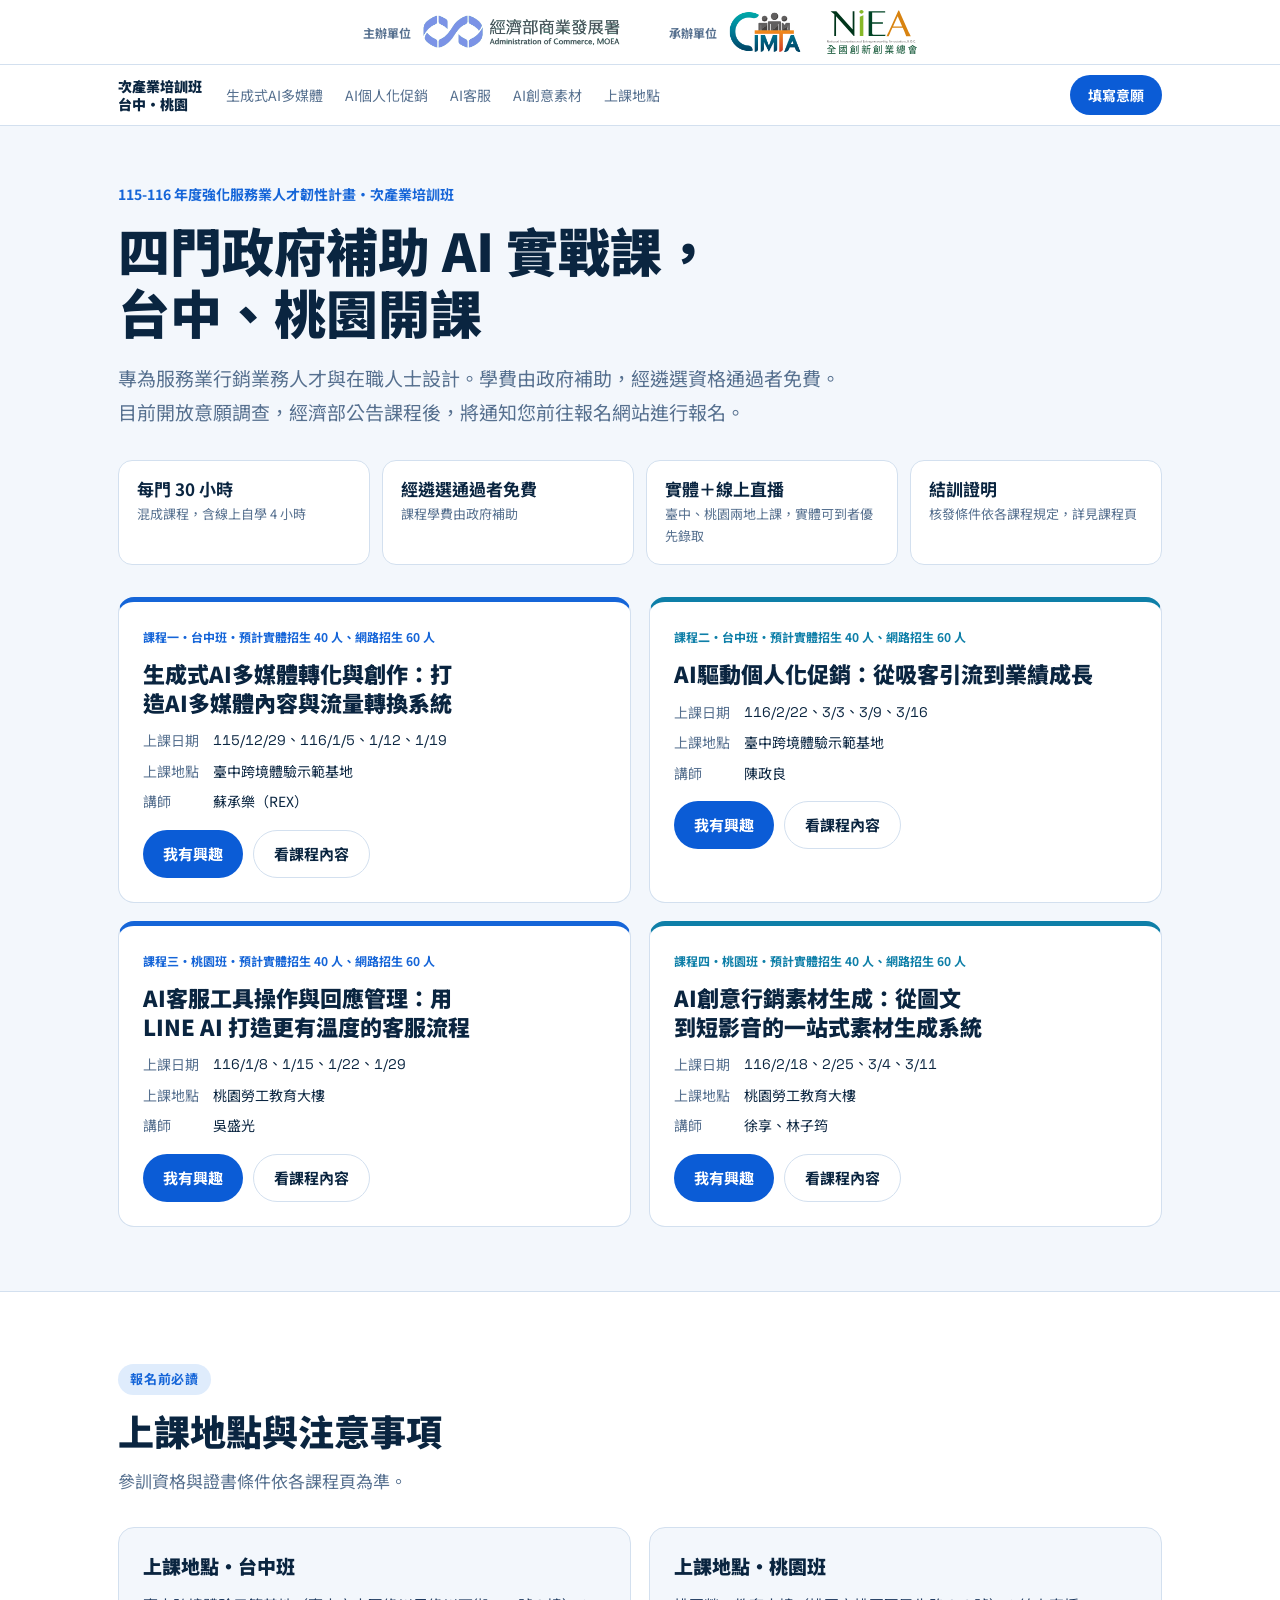
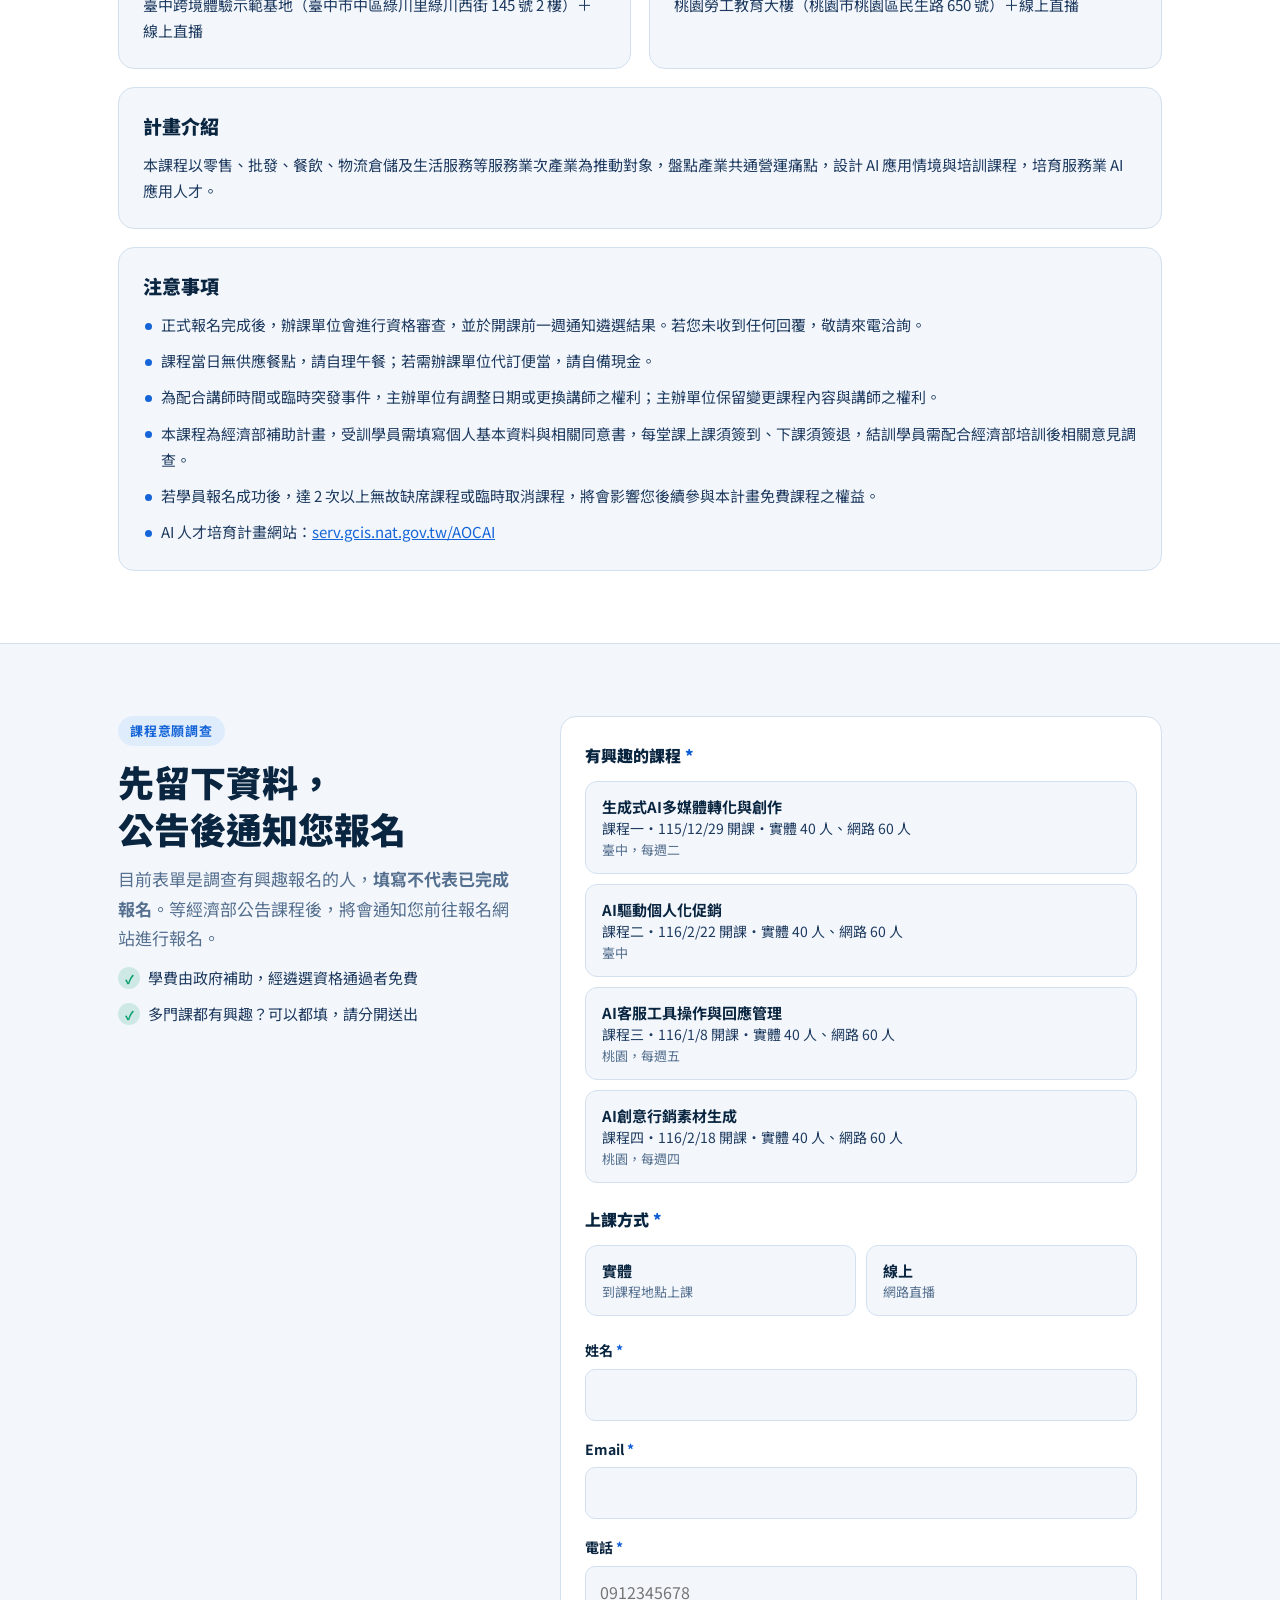
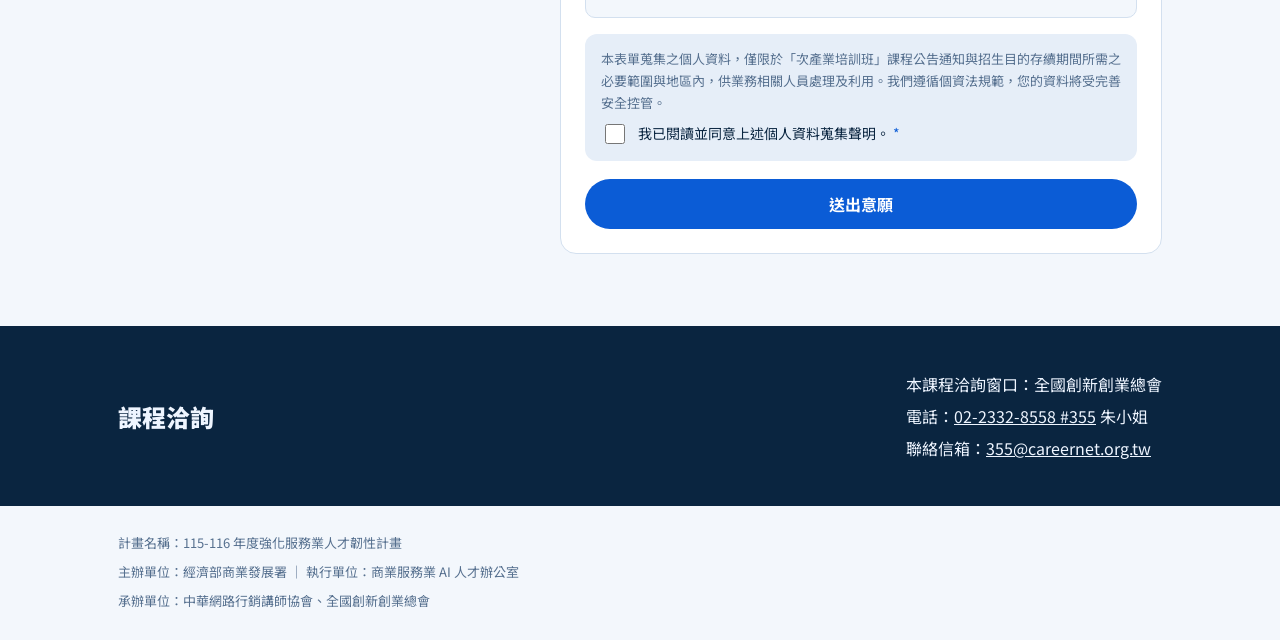
==== index.html @ 7c7cedda "次產業培訓班（台中、桃園）課程介紹與意願調查網站 - 四門課程頁、課程總覽與意願調查表單 - 推廣連結追蹤與後台（名單、推廣人成效、數據分析、設定）  Co-Authored-By: Claude O" ====
<!doctype html>
<html lang="zh-Hant-TW">
<head>
<meta charset="utf-8">
<meta name="viewport" content="width=device-width,initial-scale=1">
<title>次產業培訓班｜政府補助 AI 實戰課程意願調查</title>
<meta name="description" content="115-116 年度強化服務業人才韌性計畫次產業培訓班，台中、桃園共四門 AI 實戰課，每門 30 小時，學費由政府補助，經遴選資格通過者免費。目前開放意願調查。">
<link rel="canonical" href="https://netideatw.github.io/ai-course/">
<meta property="og:title" content="次產業培訓班｜政府補助 AI 實戰課程意願調查">
<meta property="og:description" content="115-116 年度強化服務業人才韌性計畫次產業培訓班，台中、桃園共四門 AI 實戰課，每門 30 小時，學費由政府補助，經遴選資格通過者免費。目前開放意願調查。">
<meta property="og:type" content="website">
<meta property="og:url" content="https://netideatw.github.io/ai-course/">
<meta property="og:locale" content="zh_TW">
<link rel="preconnect" href="https://fonts.googleapis.com">
<link rel="preconnect" href="https://fonts.gstatic.com" crossorigin>
<link rel="stylesheet" href="https://fonts.googleapis.com/css2?family=Noto+Sans+TC:wght@400;500;700;900&family=Space+Grotesk:wght@500;700&display=swap">
<link rel="stylesheet" href="assets/site.css?v=1">
</head>
<body>

<div class="logobar"><div class="wrap">
  <div class="org"><span>主辦單位</span><img class="lg-moea" src="assets/moea-logo.gif" alt="經濟部商業發展署 Administration of Commerce, MOEA" width="1476" height="266"></div>
  <div class="org"><span>承辦單位</span><div class="lgs"><img class="lg-cimta" src="assets/logo-cimta.png?v=2" alt="中華網路行銷講師協會 CIMTA" width="142" height="82"><img class="lg-niea" src="assets/logo-niea.svg" alt="全國創新創業總會 National Innovation and Entrepreneurship Association" width="140" height="68"></div></div>
</div></div>

<nav class="nav" aria-label="頁面導覽">
  <div class="wrap">
    <a class="brand" href="index.html">次產業培訓班<br>台中・桃園</a>
    <div class="links">
      <a href="course-genai.html">生成式AI多媒體</a>
      <a href="course-promo.html">AI個人化促銷</a>
      <a href="course-line.html">AI客服</a>
      <a href="course-creative.html">AI創意素材</a>
      <a href="index.html#notes">上課地點</a>
    </div>
    <a class="btn hot" href="#apply">填寫意願</a>
  </div>
</nav>

<header class="hero" id="top">
  <div class="wrap">
    <p class="plan">115-116 年度強化服務業人才韌性計畫・次產業培訓班</p>
    <h1>四門政府補助 AI 實戰課，<br>台中、桃園開課</h1>
    <p class="sub">專為服務業行銷業務人才與在職人士設計。學費由政府補助，經遴選資格通過者免費。目前開放意願調查，經濟部公告課程後，將通知您前往報名網站進行報名。</p>
    <div class="facts">
      <div class="fact"><b>每門 30 小時</b><span>混成課程，含線上自學 4 小時</span></div>
      <div class="fact"><b>經遴選通過者免費</b><span>課程學費由政府補助</span></div>
      <div class="fact"><b>實體＋線上直播</b><span>臺中、桃園兩地上課，實體可到者優先錄取</span></div>
      <div class="fact"><b>結訓證明</b><span>核發條件依各課程規定，詳見課程頁</span></div>
    </div>
    <div class="picks">
      <article class="pick-card" data-course-card="生成式AI多媒體轉化與創作">
        <span class="tag">課程一・台中班・預計實體招生 40 人、網路招生 60 人</span>
        <h2>生成式AI多媒體轉化與創作：打造AI多媒體內容與流量轉換系統</h2>
        <dl>
          <dt>上課日期</dt><dd class="num">115/12/29、116/1/5、1/12、1/19</dd>
          <dt>上課地點</dt><dd>臺中跨境體驗示範基地</dd>
          <dt>講師</dt><dd>蘇承樂（REX）</dd>
        </dl>
        <p class="full" hidden>已額滿，意願調查已截止</p>
        <div class="acts"><a class="btn hot" href="#apply" data-pick="生成式AI多媒體轉化與創作">我有興趣</a><a class="btn ghost" href="course-genai.html">看課程內容</a></div>
      </article>
      <article class="pick-card c2" data-course-card="AI驅動個人化促銷">
        <span class="tag">課程二・台中班・預計實體招生 40 人、網路招生 60 人</span>
        <h2>AI驅動個人化促銷：從吸客引流到業績成長</h2>
        <dl>
          <dt>上課日期</dt><dd class="num">116/2/22、3/3、3/9、3/16</dd>
          <dt>上課地點</dt><dd>臺中跨境體驗示範基地</dd>
          <dt>講師</dt><dd>陳政良</dd>
        </dl>
        <p class="full" hidden>已額滿，意願調查已截止</p>
        <div class="acts"><a class="btn hot" href="#apply" data-pick="AI驅動個人化促銷">我有興趣</a><a class="btn ghost" href="course-promo.html">看課程內容</a></div>
      </article>
      <article class="pick-card" data-course-card="AI客服工具操作與回應管理">
        <span class="tag">課程三・桃園班・預計實體招生 40 人、網路招生 60 人</span>
        <h2>AI客服工具操作與回應管理：用 LINE AI 打造更有溫度的客服流程</h2>
        <dl>
          <dt>上課日期</dt><dd class="num">116/1/8、1/15、1/22、1/29</dd>
          <dt>上課地點</dt><dd>桃園勞工教育大樓</dd>
          <dt>講師</dt><dd>吳盛光</dd>
        </dl>
        <p class="full" hidden>已額滿，意願調查已截止</p>
        <div class="acts"><a class="btn hot" href="#apply" data-pick="AI客服工具操作與回應管理">我有興趣</a><a class="btn ghost" href="course-line.html">看課程內容</a></div>
      </article>
      <article class="pick-card c2" data-course-card="AI創意行銷素材生成">
        <span class="tag">課程四・桃園班・預計實體招生 40 人、網路招生 60 人</span>
        <h2>AI創意行銷素材生成：從圖文到短影音的一站式素材生成系統</h2>
        <dl>
          <dt>上課日期</dt><dd class="num">116/2/18、2/25、3/4、3/11</dd>
          <dt>上課地點</dt><dd>桃園勞工教育大樓</dd>
          <dt>講師</dt><dd>徐享、林子筠</dd>
        </dl>
        <p class="full" hidden>已額滿，意願調查已截止</p>
        <div class="acts"><a class="btn hot" href="#apply" data-pick="AI創意行銷素材生成">我有興趣</a><a class="btn ghost" href="course-creative.html">看課程內容</a></div>
      </article>
    </div>
  </div>
</header>

<section class="band alt" id="notes">
  <div class="wrap">
    <div class="head"><span class="kicker">報名前必讀</span><h2>上課地點與注意事項</h2><p class="lede">參訓資格與證書條件依各課程頁為準。</p></div>
    <div class="info">
      <div class="card">
        <h3>上課地點・台中班</h3>
        <p style="font-size:15px">臺中跨境體驗示範基地（臺中市中區綠川里綠川西街 145 號 2 樓）＋線上直播</p>
      </div>
      <div class="card">
        <h3>上課地點・桃園班</h3>
        <p style="font-size:15px">桃園勞工教育大樓（桃園市桃園區民生路 650 號）＋線上直播</p>
      </div>
      <div class="card wide">
        <h3>計畫介紹</h3>
        <p style="font-size:15px">本課程以零售、批發、餐飲、物流倉儲及生活服務等服務業次產業為推動對象，盤點產業共通營運痛點，設計 AI 應用情境與培訓課程，培育服務業 AI 應用人才。</p>
      </div>
      <div class="card wide">
        <h3>注意事項</h3>
        <ul class="dot">
          <li>正式報名完成後，辦課單位會進行資格審查，並於開課前一週通知遴選結果。若您未收到任何回覆，敬請來電洽詢。</li>
          <li>課程當日無供應餐點，請自理午餐；若需辦課單位代訂便當，請自備現金。</li>
          <li>為配合講師時間或臨時突發事件，主辦單位有調整日期或更換講師之權利；主辦單位保留變更課程內容與講師之權利。</li>
          <li>本課程為經濟部補助計畫，受訓學員需填寫個人基本資料與相關同意書，每堂課上課須簽到、下課須簽退，結訓學員需配合經濟部培訓後相關意見調查。</li>
          <li>若學員報名成功後，達 2 次以上無故缺席課程或臨時取消課程，將會影響您後續參與本計畫免費課程之權益。</li>
          <li>AI 人才培育計畫網站：<a href="https://serv.gcis.nat.gov.tw/AOCAI/" target="_blank" rel="noopener">serv.gcis.nat.gov.tw/AOCAI</a></li>
        </ul>
      </div>
    </div>
  </div>
</section>

<section class="band" id="apply">
  <div class="wrap apply">
    <div class="head">
      <span class="kicker">課程意願調查</span>
      <h2>先留下資料，<br>公告後通知您報名</h2>
      <p class="lede">目前表單是調查有興趣報名的人，<b>填寫不代表已完成報名</b>。等經濟部公告課程後，將會通知您前往報名網站進行報名。</p>
      <ul class="goals">
        <li>學費由政府補助，經遴選資格通過者免費</li>
        <li>多門課都有興趣？可以都填，請分開送出</li>
      </ul>
    </div>
    <div class="card reg" id="regCard">
      <form id="regForm" novalidate>
        <fieldset>
          <legend>有興趣的課程 <i>*</i></legend>
          <div class="pick">
            <label><input type="radio" name="batch" value="生成式AI多媒體轉化與創作"><span><b>生成式AI多媒體轉化與創作</b>課程一・115/12/29 開課・實體 40 人、網路 60 人<small class="st">臺中，每週二</small></span></label>
            <label><input type="radio" name="batch" value="AI驅動個人化促銷"><span><b>AI驅動個人化促銷</b>課程二・116/2/22 開課・實體 40 人、網路 60 人<small class="st">臺中</small></span></label>
            <label><input type="radio" name="batch" value="AI客服工具操作與回應管理"><span><b>AI客服工具操作與回應管理</b>課程三・116/1/8 開課・實體 40 人、網路 60 人<small class="st">桃園，每週五</small></span></label>
            <label><input type="radio" name="batch" value="AI創意行銷素材生成"><span><b>AI創意行銷素材生成</b>課程四・116/2/18 開課・實體 40 人、網路 60 人<small class="st">桃園，每週四</small></span></label>
          </div>
          <small data-err="batch"></small>
        </fieldset>
        <fieldset>
          <legend>上課方式 <i>*</i></legend>
          <div class="pick two">
            <label><input type="radio" name="mode" value="實體"><span><b>實體</b><small>到課程地點上課</small></span></label>
            <label><input type="radio" name="mode" value="線上"><span><b>線上</b><small>網路直播</small></span></label>
          </div>
          <small data-err="mode"></small>
        </fieldset>
        <div class="fld"><label for="f-name">姓名 <i>*</i></label><input id="f-name" name="name" autocomplete="name" maxlength="30"><small data-err="name"></small></div>
        <div class="fld"><label for="f-email">Email <i>*</i></label><input id="f-email" name="email" type="email" autocomplete="email" maxlength="80"><small data-err="email"></small></div>
        <div class="fld"><label for="f-phone">電話 <i>*</i></label><input id="f-phone" name="phone" type="tel" inputmode="tel" autocomplete="tel" placeholder="0912345678" maxlength="20"><small data-err="phone"></small></div>
        <div class="pdpa">
          <p>本表單蒐集之個人資料，僅限於「次產業培訓班」課程公告通知與招生目的存續期間所需之必要範圍與地區內，供業務相關人員處理及利用。我們遵循個資法規範，您的資料將受完善安全控管。</p>
          <label><input type="checkbox" name="agree"><span>我已閱讀並同意上述個人資料蒐集聲明。 <i>*</i></span></label>
          <small data-err="agree"></small>
        </div>
        <input type="hidden" name="ref">
        <button class="btn hot" type="submit">送出意願</button>
      </form>
    </div>
  </div>
</section>

<section class="band dark" id="contact" style="padding-block:44px">
  <div class="wrap contact">
    <h2 style="font-size:24px">課程洽詢</h2>
    <div class="row">
      <span>本課程洽詢窗口：全國創新創業總會</span>
      <span>電話：<a href="tel:+886223328558,355">02-2332-8558 #355</a> 朱小姐</span>
      <span>聯絡信箱：<a href="mailto:355@careernet.org.tw">355@careernet.org.tw</a></span>
    </div>
  </div>
</section>

<footer>
  <div class="wrap">
    <span>計畫名稱：115-116 年度強化服務業人才韌性計畫</span>
    <span>主辦單位：經濟部商業發展署 ｜ 執行單位：<a href="admin.html" rel="nofollow">商業服務業 AI 人才辦公室</a></span>
    <span>承辦單位：中華網路行銷講師協會、全國創新創業總會</span>
  </div>
</footer>

<div class="mbar"><span><b>經遴選通過者免費</b>・每門 30 小時</span><a class="btn hot" href="#apply">填寫意願</a></div>

<script src="assets/site.js?v=2"></script>
<script src="assets/regdb.js?v=3"></script>
</body>
</html>
---- assets/site.css ----
:root{
  --bg:#F3F7FC; --surface:#FFFFFF; --sunk:#E6EEF8;
  --ink:#0A2540; --fg:#1E3A5F; --muted:#56708F; --line:#D3E0EF;
  --accent:#1565D8; --accent-soft:#DFECFC; --on-accent:#FFFFFF;
  --hot:#0B5CD6; --hot-soft:#E3F0FE;
  --lime:#7CC8FF; --on-lime:#0A2540;
  --band:#0A2540; --band-fg:#EEF5FF; --band-muted:#A5BEDB; --band-line:rgba(255,255,255,.14);
  --ok:#0E9F6E; --no:#D9363E;
  --f-body:"Noto Sans TC","PingFang TC","Microsoft JhengHei",system-ui,sans-serif;
  --f-num:"Space Grotesk","Noto Sans TC",system-ui,sans-serif;
  --r:16px;
  color-scheme:light;
}
@media (prefers-color-scheme: dark){:root:not([data-theme="light"]){
  --bg:#08121F; --surface:#0F1F33; --sunk:#0B1827;
  --ink:#EEF5FF; --fg:#D3E2F3; --muted:#93ACC9; --line:#21374F;
  --accent:#6BB0FF; --accent-soft:#12304F; --on-accent:#08121F;
  --hot:#1F6FE0; --hot-soft:#12304F;
  --band:#050C16; --band-fg:#EEF5FF; --band-muted:#93ACC9;
  --ok:#3DD39B; --no:#FF6B72;
  color-scheme:dark;}}
:root[data-theme="dark"]{
  --bg:#08121F; --surface:#0F1F33; --sunk:#0B1827;
  --ink:#EEF5FF; --fg:#D3E2F3; --muted:#93ACC9; --line:#21374F;
  --accent:#6BB0FF; --accent-soft:#12304F; --on-accent:#08121F;
  --hot:#1F6FE0; --hot-soft:#12304F;
  --band:#050C16; --band-fg:#EEF5FF; --band-muted:#93ACC9;
  --ok:#3DD39B; --no:#FF6B72;
  color-scheme:dark;}

*{box-sizing:border-box}
[hidden]{display:none!important}
html{scroll-behavior:smooth;scroll-padding-top:72px}
@media (prefers-reduced-motion:reduce){html{scroll-behavior:auto}*{animation:none!important;transition:none!important}}
body{margin:0;background:var(--bg);color:var(--fg);font-family:var(--f-body);font-size:16px;line-height:1.75;-webkit-font-smoothing:antialiased;overflow-x:hidden}
a{color:var(--accent)}
img{max-width:100%}
.wrap{max-width:1100px;margin:0 auto;padding-inline:16px}
@media (min-width:700px){.wrap{padding-inline:28px}}
h1,h2,h3{color:var(--ink);margin:0;text-wrap:balance}
p{margin:0}
.num{font-family:var(--f-num);font-variant-numeric:tabular-nums}
.band{padding-block:72px}
.band.alt{background:var(--surface);border-block:1px solid var(--line)}
.band.dark{background:var(--band);color:var(--band-fg)}
.dark h2,.dark h3{color:var(--band-fg)}
h2{font-weight:900;font-size:clamp(25px,3.4vw,36px);line-height:1.3}
h3{font-size:18px;font-weight:700;line-height:1.45}
.kicker{display:inline-flex;font-size:13px;font-weight:700;letter-spacing:.06em;color:var(--accent);background:var(--accent-soft);padding:4px 12px;border-radius:999px}
.dark .kicker{color:var(--on-lime);background:var(--lime)}
.head{display:grid;gap:12px;max-width:800px;margin-bottom:32px;justify-items:start}
.lede{color:var(--muted);font-size:17px}
.dark .lede{color:var(--band-muted)}

.btn{display:inline-flex;align-items:center;justify-content:center;gap:8px;background:var(--accent);color:var(--on-accent);text-decoration:none;font-weight:700;border-radius:999px;padding:13px 24px;font-size:16px;border:0;cursor:pointer;white-space:nowrap;transition:transform .15s;font-family:inherit}
.btn:hover{transform:translateY(-2px)}
.btn.hot{background:var(--hot);color:#fff}
.btn.ghost{background:transparent;color:var(--ink);border:1.5px solid var(--line)}
.dark .btn.ghost{color:var(--band-fg);border-color:var(--band-line)}
.btn[aria-disabled="true"]{background:var(--sunk);color:var(--muted);pointer-events:none}
:focus-visible{outline:3px solid var(--hot);outline-offset:2px}

.logobar{background:#fff;border-bottom:1px solid var(--line)}
.logobar .wrap{display:flex;flex-wrap:wrap;justify-content:center;align-items:center;gap:10px clamp(20px,4vw,48px);padding-block:10px}
.logobar .org{display:flex;align-items:center;gap:10px;min-width:0}
.logobar .org>span{font-size:12px;font-weight:700;color:#56708F;white-space:nowrap}
.logobar .lgs{display:flex;align-items:center;gap:clamp(12px,2vw,24px);min-width:0}
.logobar img{display:block;height:auto;min-width:0}
.logobar .lg-moea{width:clamp(150px,18vw,200px)}
.logobar .lg-cimta{height:clamp(34px,4vw,44px);width:auto}
.logobar .lg-niea{height:clamp(34px,4vw,44px);width:auto}
.nav{position:sticky;top:0;z-index:50;background:var(--surface);border-bottom:1px solid var(--line)}
.nav .wrap{display:flex;align-items:center;gap:14px;height:60px}
.brand{font-weight:900;color:var(--ink);text-decoration:none;font-size:14px;line-height:1.3;white-space:nowrap}
.links{display:flex;gap:2px;overflow-x:auto;scrollbar-width:none;flex:1;min-width:0}
.links::-webkit-scrollbar{display:none}
.links a{color:var(--muted);text-decoration:none;font-size:14px;padding:6px 10px;border-radius:8px;white-space:nowrap}
.links a:hover{color:var(--ink);background:var(--sunk)}
.nav .btn{padding:8px 18px;font-size:14px}
@media (max-width:760px){.nav .btn{display:none}}

.hero{padding-block:56px 64px}
.hero .plan{font-size:14px;font-weight:700;color:var(--accent);margin-bottom:12px}
.hero h1{font-weight:900;font-size:clamp(30px,4.6vw,52px);line-height:1.2}
.hero .sub{font-size:clamp(16px,2vw,19px);color:var(--muted);margin-top:18px;max-width:38em}
.facts{display:grid;grid-template-columns:repeat(4,1fr);gap:12px;margin-top:32px}
.fact{background:var(--surface);border:1px solid var(--line);border-radius:14px;padding:16px 18px;display:grid;gap:2px;align-content:start}
.fact b{font-size:17px;color:var(--ink);line-height:1.4}
.fact span{font-size:13px;color:var(--muted)}
.picks{display:grid;grid-template-columns:1fr 1fr;gap:18px;margin-top:32px}
.pick-card{background:var(--surface);border:1px solid var(--line);border-top:5px solid var(--accent);border-radius:var(--r);padding:24px;display:grid;gap:12px;align-content:start}
.pick-card.c2{border-top-color:#0E7FA8}
.pick-card .tag{font-size:12px;font-weight:700;color:var(--accent)}
.pick-card.c2 .tag{color:#0E7FA8}
.pick-card h2{font-size:22px}
.pick-card dl{margin:0;display:grid;grid-template-columns:auto 1fr;gap:6px 14px;font-size:14px}
.pick-card dt{color:var(--muted)}
.pick-card dd{margin:0;color:var(--ink)}
.pick-card .acts{display:flex;flex-wrap:wrap;gap:10px;margin-top:4px}
.pick-card .btn{padding:10px 20px;font-size:15px}
.pick-card .full{font-size:13px;font-weight:700;color:var(--no)}

.goals{list-style:none;margin:0;padding:0;display:grid;gap:10px}
.goals li{position:relative;padding-left:30px;font-size:15px}
.goals li::before{content:"✓";position:absolute;left:0;top:2px;width:22px;height:22px;border-radius:50%;display:grid;place-items:center;font-size:12px;font-weight:900;background:color-mix(in srgb,var(--ok) 16%,transparent);color:var(--ok)}
.intro{display:grid;grid-template-columns:1.1fr .9fr;gap:32px;margin-bottom:36px}
.intro p+p{margin-top:12px}
.intro .card h3{margin-bottom:14px}
.card{background:var(--surface);border:1px solid var(--line);border-radius:var(--r);padding:24px}
.band.alt .card{background:var(--bg)}
.sub-h{font-size:21px;font-weight:900;margin:0 0 14px}

.sched{width:100%;border-collapse:collapse;background:var(--surface);border:1px solid var(--line);border-radius:var(--r);overflow:hidden;font-size:14px;margin-bottom:36px}
.band.alt .sched{background:var(--bg)}
.sched th{text-align:left;font-size:13px;color:var(--muted);background:var(--sunk);padding:10px 14px;white-space:nowrap}
.sched td{padding:14px;border-top:1px solid var(--line);vertical-align:top}
.sched .d{font-family:var(--f-num);font-weight:700;color:var(--ink);white-space:nowrap}
.sched .d small{display:block;font-family:var(--f-body);font-weight:500;color:var(--muted)}
.sched .h{font-family:var(--f-num);font-weight:700;color:var(--accent);white-space:nowrap}
.sched .m{font-weight:700;color:var(--ink);min-width:150px}
.sched ul{margin:0;padding-left:18px;display:grid;gap:3px}
.sched .out{display:block;margin-top:8px;font-size:13px;font-weight:700;color:var(--accent)}
@media (max-width:760px){
  .sched,.sched tbody,.sched tr,.sched td{display:block;width:100%}
  .sched thead{display:none}
  .sched{border:0;background:none!important}
  .sched tr{background:var(--surface);border:1px solid var(--line);border-radius:14px;margin-bottom:10px;padding:14px}
  .band.alt .sched tr{background:var(--bg)}
  .sched td{border:0;padding:3px 0}
  .sched .m{min-width:0}
}

.teacher{display:grid;grid-template-columns:auto 1fr;gap:6px 16px}
.teacher .av{grid-row:span 2;width:52px;height:52px;border-radius:14px;display:grid;place-items:center;font-weight:900;font-size:22px;background:var(--accent);color:var(--on-accent)}
.teacher h3{font-size:19px}
.teacher .role{font-size:14px;color:var(--muted)}
.teacher .bio{grid-column:1/-1;display:grid;gap:10px;font-size:15px;margin-top:10px}
.teacher .bio b{color:var(--ink)}

.info{display:grid;grid-template-columns:1fr 1fr;gap:18px}
.info .wide{grid-column:1/-1}
.dot{list-style:none;margin:0;padding:0;display:grid;gap:10px}
.dot li{position:relative;padding-left:18px;font-size:15px}
.dot li::before{content:"";position:absolute;left:2px;top:.72em;width:7px;height:7px;border-radius:50%;background:var(--accent)}
.info h3{margin-bottom:12px;font-size:19px;font-weight:900}

/* 報名表 */
.apply{display:grid;grid-template-columns:.8fr 1.2fr;gap:40px;align-items:start}
.apply .head{margin-bottom:0}
@media (min-width:1001px){.apply .head{position:sticky;top:86px}}
.reg fieldset{border:0;margin:0 0 22px;padding:0;min-width:0}
.reg legend{padding:0;margin-bottom:12px;font-size:16px;font-weight:900;color:var(--ink)}
.reg i{color:var(--hot);font-style:normal}
.pick{display:grid;gap:10px}
.pick.two{grid-template-columns:1fr 1fr}
.pick label{position:relative;cursor:pointer;display:block}
.pick input{position:absolute;opacity:0;inset:0;margin:0;cursor:pointer}
.pick span{display:block;border:1.5px solid var(--line);background:var(--bg);border-radius:12px;padding:13px 16px;font-size:14px;line-height:1.55;transition:border-color .15s}
.pick span b{display:block;font-size:15px;color:var(--ink)}
.pick span small{display:block;font-size:13px;color:var(--muted)}
.pick span:hover{border-color:var(--accent)}
.pick input:checked+span{border-color:var(--accent);background:var(--accent-soft);box-shadow:0 0 0 1px var(--accent)}
.pick input:focus-visible+span{outline:3px solid var(--hot);outline-offset:2px}
.pick label.closed,.pick label.closed input{cursor:not-allowed}
.pick label.closed span{background:var(--sunk);border-style:dashed;opacity:.7}
.pick label.closed span:hover{border-color:var(--line)}
.pick label.closed small{color:var(--no)}
.fld{display:grid;gap:6px;align-content:start;margin-bottom:16px}
.fld label{font-size:14px;font-weight:700;color:var(--ink)}
.fld input:not([type=checkbox]){font:inherit;font-size:16px;width:100%;padding:11px 14px;border:1.5px solid var(--line);border-radius:10px;background:var(--bg);color:var(--fg);min-height:48px}
.fld input:focus{outline:none;border-color:var(--accent);box-shadow:0 0 0 3px var(--accent-soft)}
.fld [aria-invalid="true"]{border-color:var(--no)!important}
.reg small[data-err]{color:var(--no);font-size:13px;display:block}
.reg small[data-err]:empty{display:none}
.pdpa{background:var(--sunk);border-radius:12px;padding:14px 16px;display:grid;gap:8px;margin-top:4px}
.pdpa p{font-size:13px;color:var(--muted);line-height:1.7}
.pdpa label{display:flex;gap:10px;align-items:flex-start;font-size:14px;color:var(--ink);line-height:1.6;cursor:pointer}
.pdpa input{width:20px;height:20px;margin-top:2px;flex:none;accent-color:var(--accent)}
.reg .btn{margin-top:18px;width:100%}
.reg .btn:disabled{opacity:.6;cursor:wait;transform:none}
.dup{background:color-mix(in srgb,var(--no) 10%,var(--surface));border:1.5px solid var(--no);border-radius:12px;padding:14px 16px;margin-top:16px;display:grid;gap:6px;font-size:14px;line-height:1.75}
.dup b{color:var(--no);font-size:16px}
.done{display:grid;gap:12px;justify-items:center;text-align:center;padding:24px 4px}
.done .ok-ic{width:56px;height:56px;border-radius:50%;display:grid;place-items:center;font-size:28px;font-weight:900;background:color-mix(in srgb,var(--ok) 16%,transparent);color:var(--ok)}
.done h3{font-size:22px}
.done p{color:var(--muted);max-width:30em}
.done .mail-tip{font-size:14px;text-align:left;background:var(--hot-soft);color:var(--fg);border-radius:12px;padding:12px 16px}
.done .mail-tip b{display:block;color:var(--ink)}

.contact{display:flex;flex-wrap:wrap;gap:12px 40px;align-items:center;justify-content:space-between}
.contact .row{display:grid;gap:4px;font-size:16px}
.contact a{color:var(--band-fg)}
footer{padding-block:26px 96px;font-size:13px;color:var(--muted)}
footer .wrap{display:grid;gap:6px}
footer a{color:inherit;text-decoration:none}
@media (min-width:761px){footer{padding-bottom:28px}}
.mbar{position:fixed;left:0;right:0;bottom:0;z-index:60;padding:10px 16px calc(10px + env(safe-area-inset-bottom,0px));background:var(--surface);border-top:1px solid var(--line);display:none;gap:10px;align-items:center}
.mbar span{font-size:13px;color:var(--muted);flex:1;line-height:1.4}
.mbar span b{color:var(--ink)}
.mbar .btn{padding:10px 20px;font-size:15px}
@media (max-width:760px){.mbar{display:flex}}

@media (max-width:1000px){
  .apply,.intro{grid-template-columns:1fr;gap:24px}
  .facts{grid-template-columns:1fr 1fr}
}
@media (max-width:760px){
  .band{padding-block:56px}
  .picks,.info{grid-template-columns:1fr}
  .card,.pick-card{padding:20px}
}

/* 課程頁 */
.head h1{font-weight:900;font-size:clamp(25px,3.6vw,38px);line-height:1.3}
.crumb{font-size:14px;margin-bottom:18px}
.crumb a{text-decoration:none}
.info-card{margin-bottom:36px}
.info-card dl{margin:0;display:grid;grid-template-columns:auto 1fr;gap:10px 18px;font-size:15px}
.info-card dt{color:var(--muted);white-space:nowrap}
.info-card dd{margin:0;color:var(--ink)}
.teachers{display:grid;gap:16px;margin-bottom:8px}
.bio ul{margin:0;padding-left:20px;display:grid;gap:4px}
.prep-note{margin:0 0 36px;background:var(--sunk);border-radius:12px;padding:14px 16px;font-size:14px;display:grid;gap:8px}
.prep-note b{color:var(--ink)}
.links a[aria-current="page"]{color:var(--accent);font-weight:700}
.pick-card .where{font-size:13px;color:var(--muted)}
@media (max-width:760px){.info-card dl{grid-template-columns:1fr;gap:2px}.info-card dd{margin-bottom:10px}}
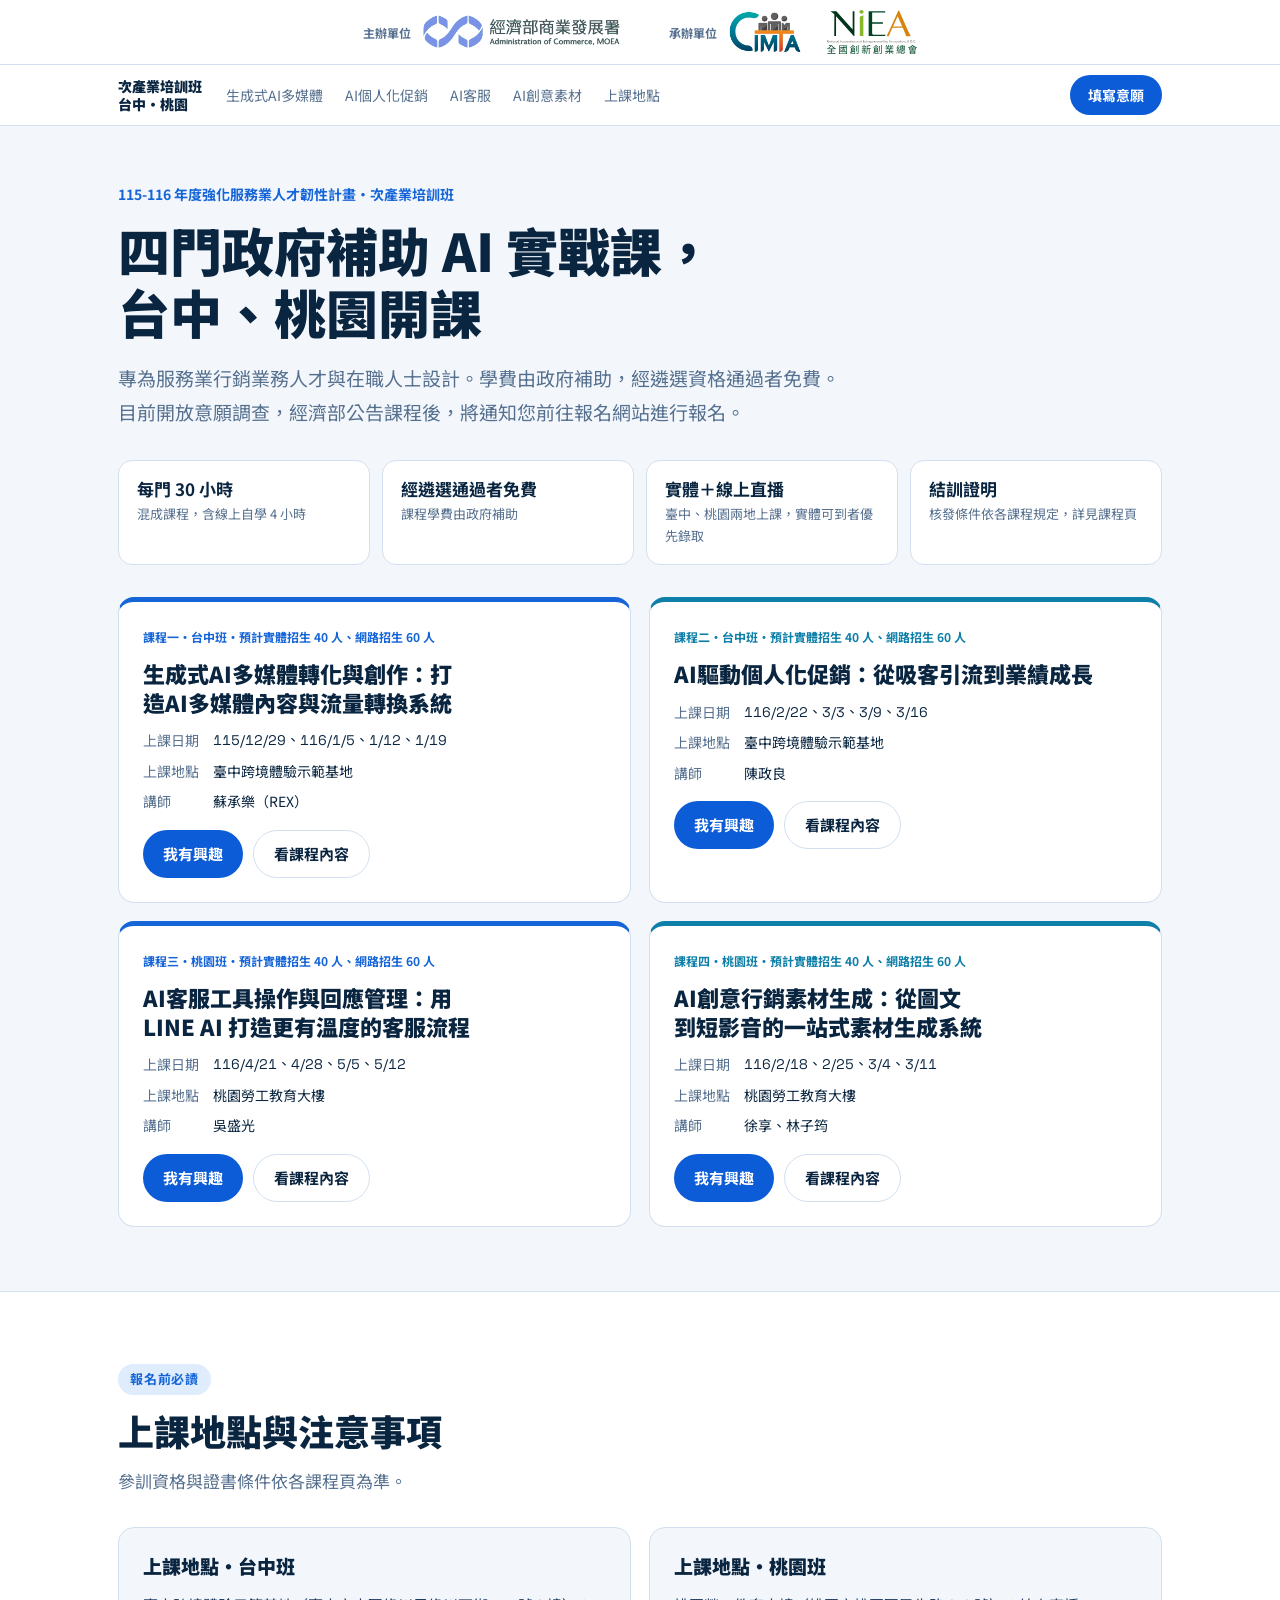
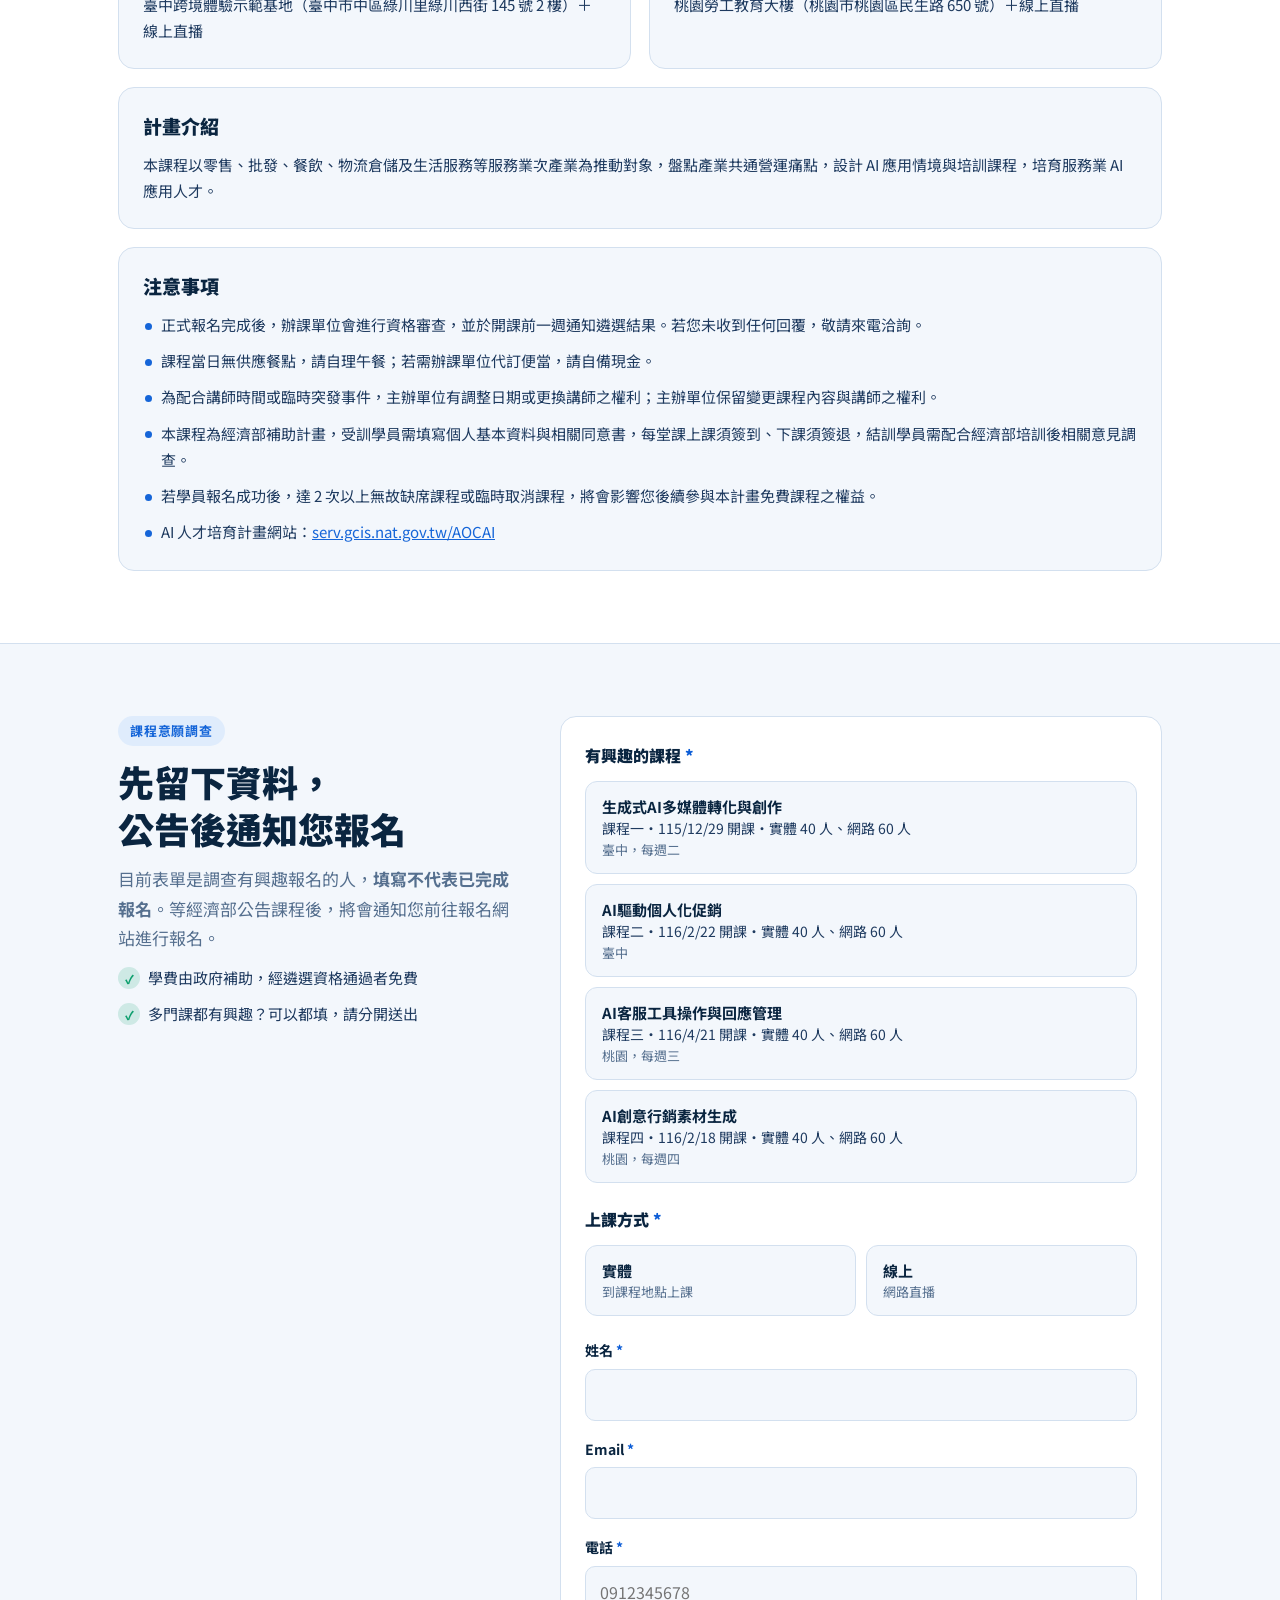
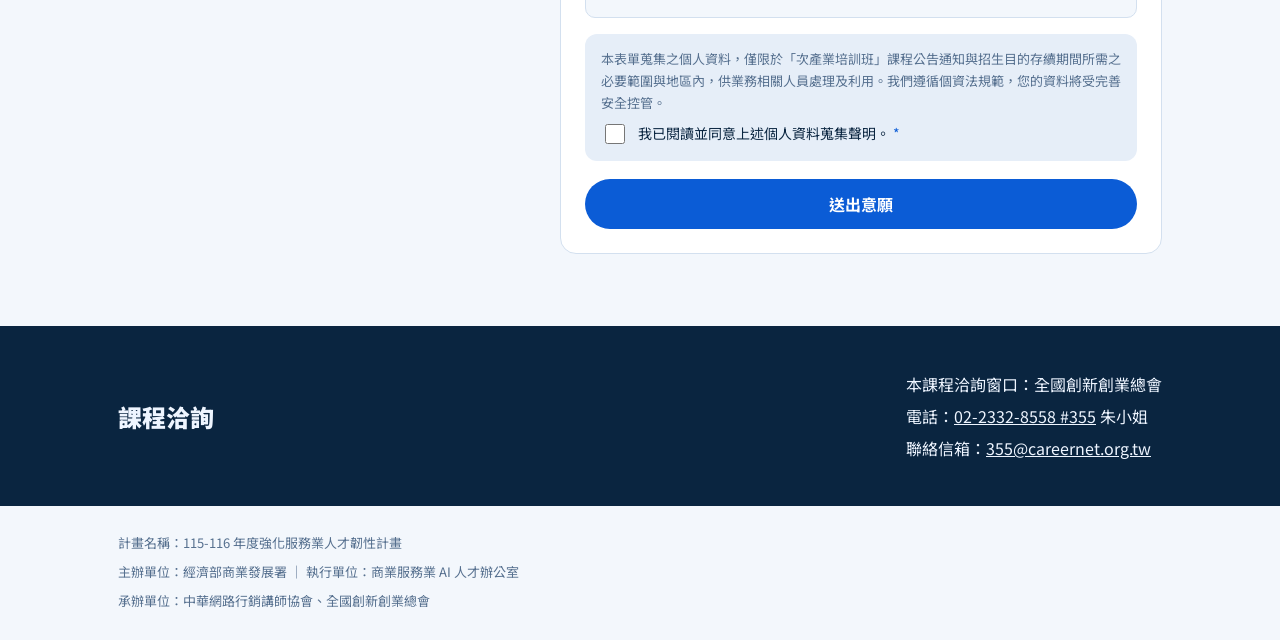
==== commit b32dc955: "桃園班課程三上課日期改為 116/4/21、4/28、5/5、5/12（週三） Co-Authored-By: Claude Opus 5.5 <noreply@anthropic.com>" ====
--- a/index.html
+++ b/index.html
@@ -75,7 +75,7 @@
         <span class="tag">課程三・桃園班・預計實體招生 40 人、網路招生 60 人</span>
         <h2>AI客服工具操作與回應管理：用 LINE AI 打造更有溫度的客服流程</h2>
         <dl>
-          <dt>上課日期</dt><dd class="num">116/1/8、1/15、1/22、1/29</dd>
+          <dt>上課日期</dt><dd class="num">116/4/21、4/28、5/5、5/12</dd>
           <dt>上課地點</dt><dd>桃園勞工教育大樓</dd>
           <dt>講師</dt><dd>吳盛光</dd>
         </dl>
@@ -146,7 +146,7 @@
           <div class="pick">
             <label><input type="radio" name="batch" value="生成式AI多媒體轉化與創作"><span><b>生成式AI多媒體轉化與創作</b>課程一・115/12/29 開課・實體 40 人、網路 60 人<small class="st">臺中，每週二</small></span></label>
             <label><input type="radio" name="batch" value="AI驅動個人化促銷"><span><b>AI驅動個人化促銷</b>課程二・116/2/22 開課・實體 40 人、網路 60 人<small class="st">臺中</small></span></label>
-            <label><input type="radio" name="batch" value="AI客服工具操作與回應管理"><span><b>AI客服工具操作與回應管理</b>課程三・116/1/8 開課・實體 40 人、網路 60 人<small class="st">桃園，每週五</small></span></label>
+            <label><input type="radio" name="batch" value="AI客服工具操作與回應管理"><span><b>AI客服工具操作與回應管理</b>課程三・116/4/21 開課・實體 40 人、網路 60 人<small class="st">桃園，每週三</small></span></label>
             <label><input type="radio" name="batch" value="AI創意行銷素材生成"><span><b>AI創意行銷素材生成</b>課程四・116/2/18 開課・實體 40 人、網路 60 人<small class="st">桃園，每週四</small></span></label>
           </div>
           <small data-err="batch"></small>
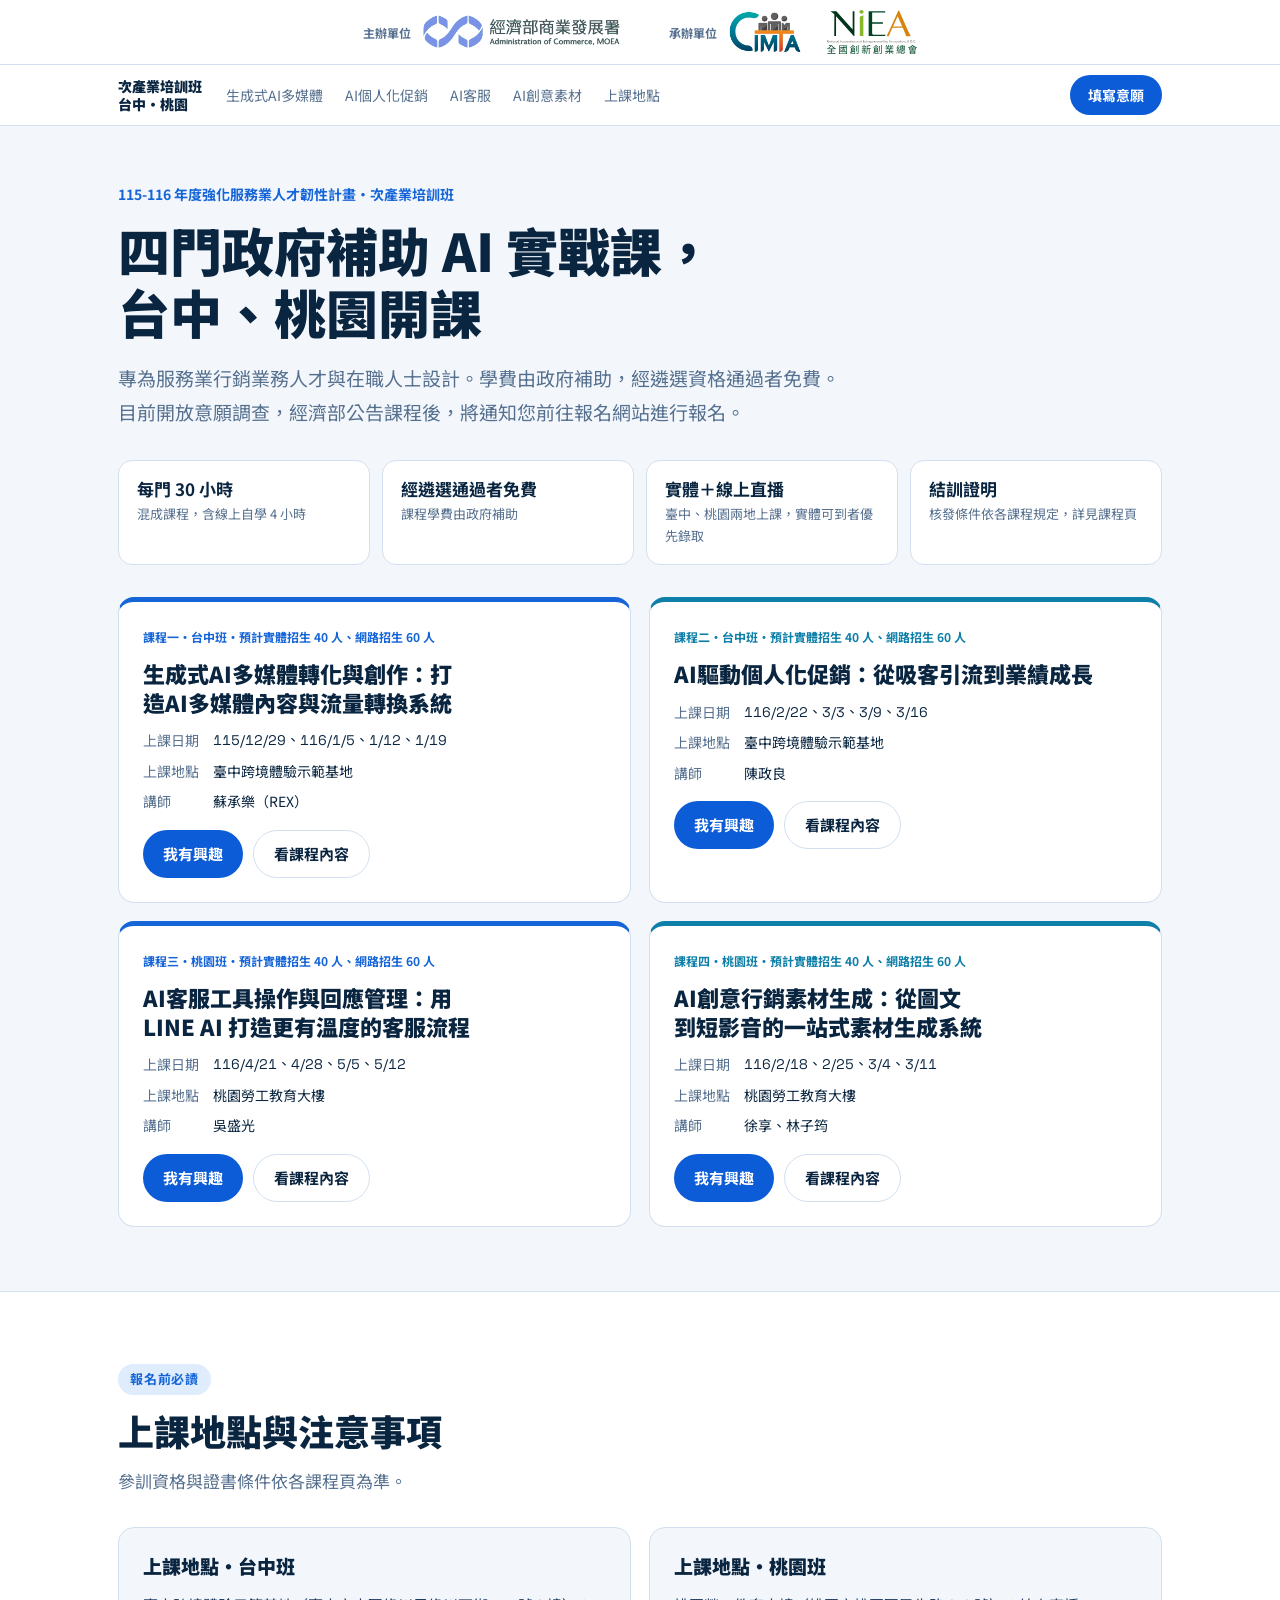
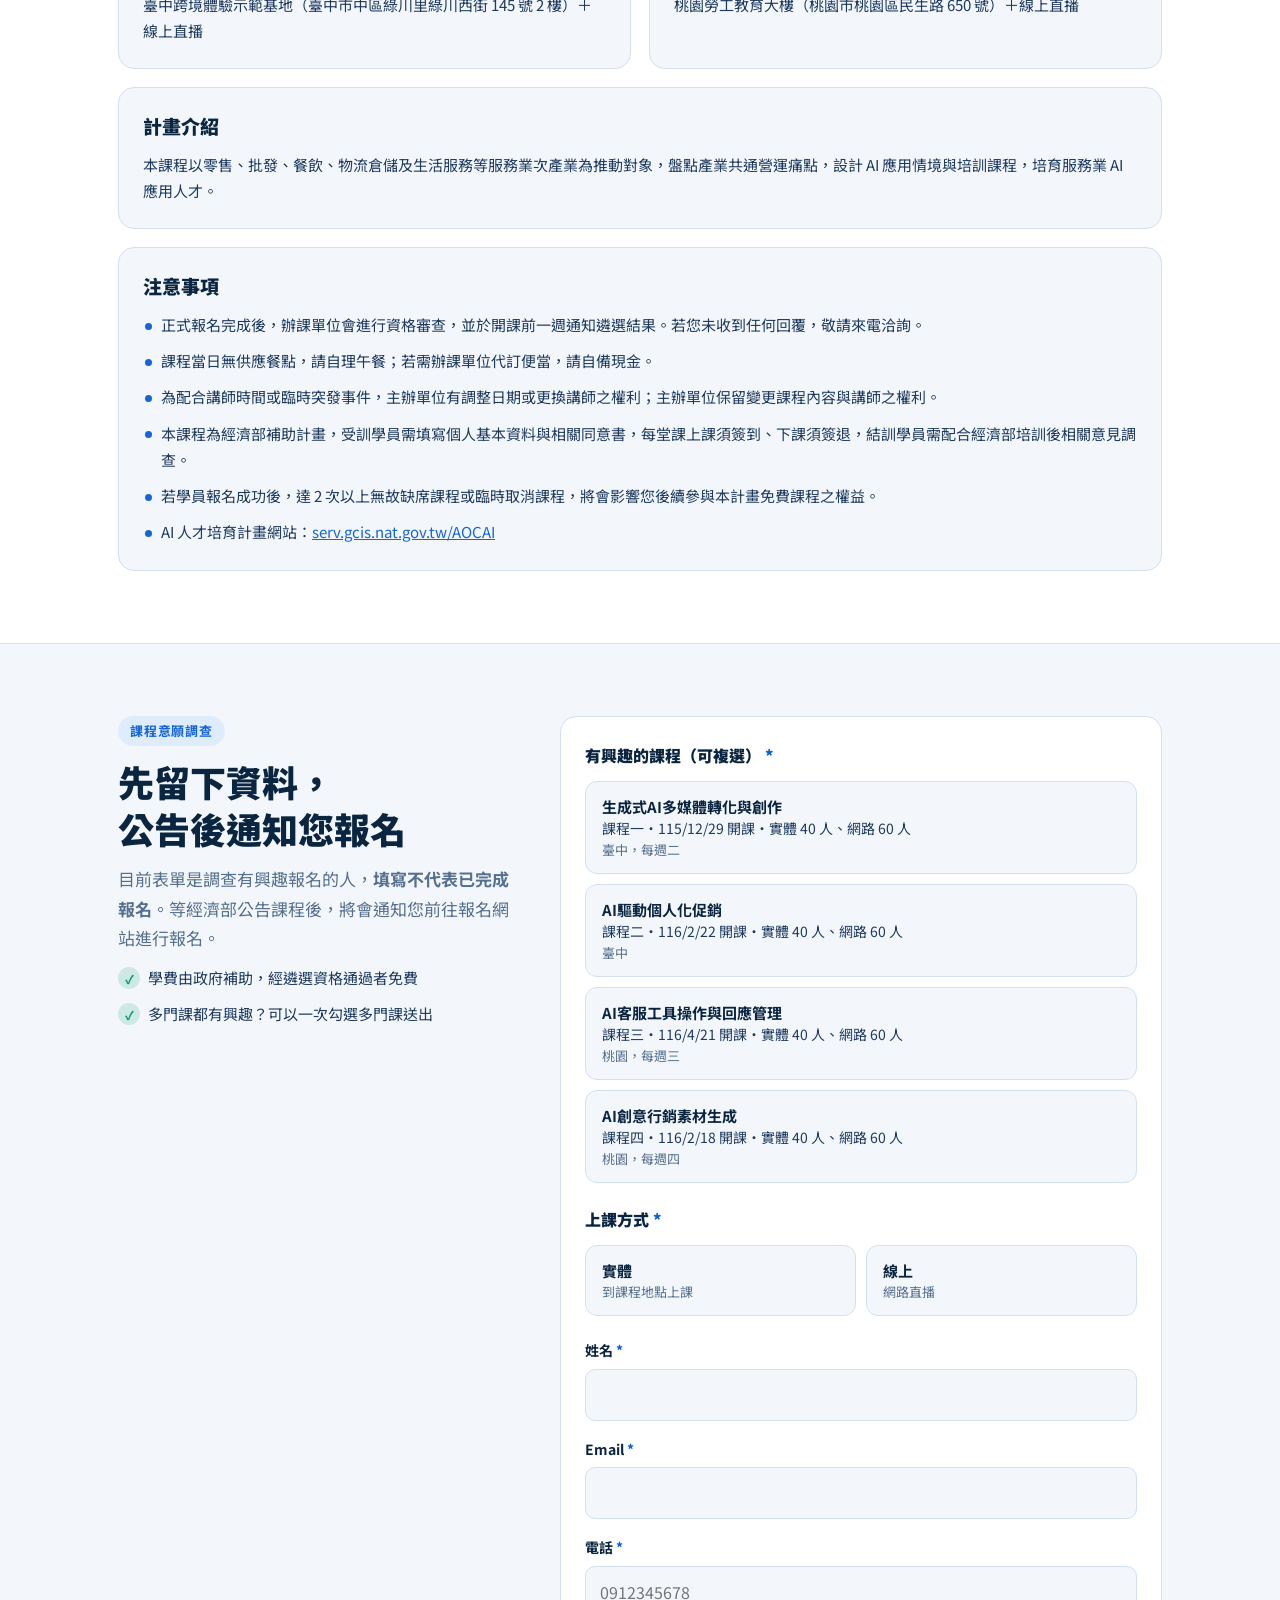
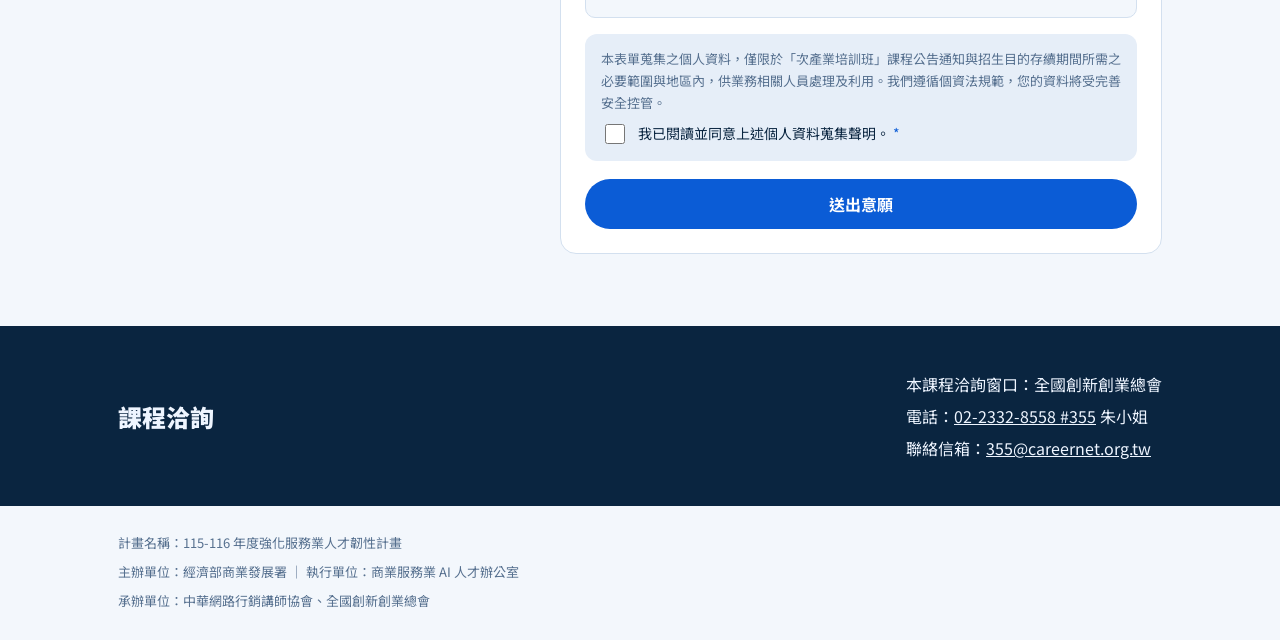
==== commit f083f7cf: "報名表可複選多門課；後台新增備註欄位與多堂課報名者分類 - 報名表課程改為複選，一次送出多門課（每門一筆），已填過的課程自動略過 - 後台名單新增備註欄（管理員可編輯），搜尋與 CSV 匯出也含備註 " ====
--- a/index.html
+++ b/index.html
@@ -136,18 +136,18 @@
       <p class="lede">目前表單是調查有興趣報名的人，<b>填寫不代表已完成報名</b>。等經濟部公告課程後，將會通知您前往報名網站進行報名。</p>
       <ul class="goals">
         <li>學費由政府補助，經遴選資格通過者免費</li>
-        <li>多門課都有興趣？可以都填，請分開送出</li>
+        <li>多門課都有興趣？可以一次勾選多門課送出</li>
       </ul>
     </div>
     <div class="card reg" id="regCard">
       <form id="regForm" novalidate>
         <fieldset>
-          <legend>有興趣的課程 <i>*</i></legend>
+          <legend>有興趣的課程（可複選） <i>*</i></legend>
           <div class="pick">
-            <label><input type="radio" name="batch" value="生成式AI多媒體轉化與創作"><span><b>生成式AI多媒體轉化與創作</b>課程一・115/12/29 開課・實體 40 人、網路 60 人<small class="st">臺中，每週二</small></span></label>
-            <label><input type="radio" name="batch" value="AI驅動個人化促銷"><span><b>AI驅動個人化促銷</b>課程二・116/2/22 開課・實體 40 人、網路 60 人<small class="st">臺中</small></span></label>
-            <label><input type="radio" name="batch" value="AI客服工具操作與回應管理"><span><b>AI客服工具操作與回應管理</b>課程三・116/4/21 開課・實體 40 人、網路 60 人<small class="st">桃園，每週三</small></span></label>
-            <label><input type="radio" name="batch" value="AI創意行銷素材生成"><span><b>AI創意行銷素材生成</b>課程四・116/2/18 開課・實體 40 人、網路 60 人<small class="st">桃園，每週四</small></span></label>
+            <label><input type="checkbox" name="batch" value="生成式AI多媒體轉化與創作"><span><b>生成式AI多媒體轉化與創作</b>課程一・115/12/29 開課・實體 40 人、網路 60 人<small class="st">臺中，每週二</small></span></label>
+            <label><input type="checkbox" name="batch" value="AI驅動個人化促銷"><span><b>AI驅動個人化促銷</b>課程二・116/2/22 開課・實體 40 人、網路 60 人<small class="st">臺中</small></span></label>
+            <label><input type="checkbox" name="batch" value="AI客服工具操作與回應管理"><span><b>AI客服工具操作與回應管理</b>課程三・116/4/21 開課・實體 40 人、網路 60 人<small class="st">桃園，每週三</small></span></label>
+            <label><input type="checkbox" name="batch" value="AI創意行銷素材生成"><span><b>AI創意行銷素材生成</b>課程四・116/2/18 開課・實體 40 人、網路 60 人<small class="st">桃園，每週四</small></span></label>
           </div>
           <small data-err="batch"></small>
         </fieldset>
@@ -195,7 +195,7 @@
 
 <div class="mbar"><span><b>經遴選通過者免費</b>・每門 30 小時</span><a class="btn hot" href="#apply">填寫意願</a></div>
 
-<script src="assets/site.js?v=2"></script>
-<script src="assets/regdb.js?v=3"></script>
+<script src="assets/site.js?v=3"></script>
+<script src="assets/regdb.js?v=4"></script>
 </body>
 </html>
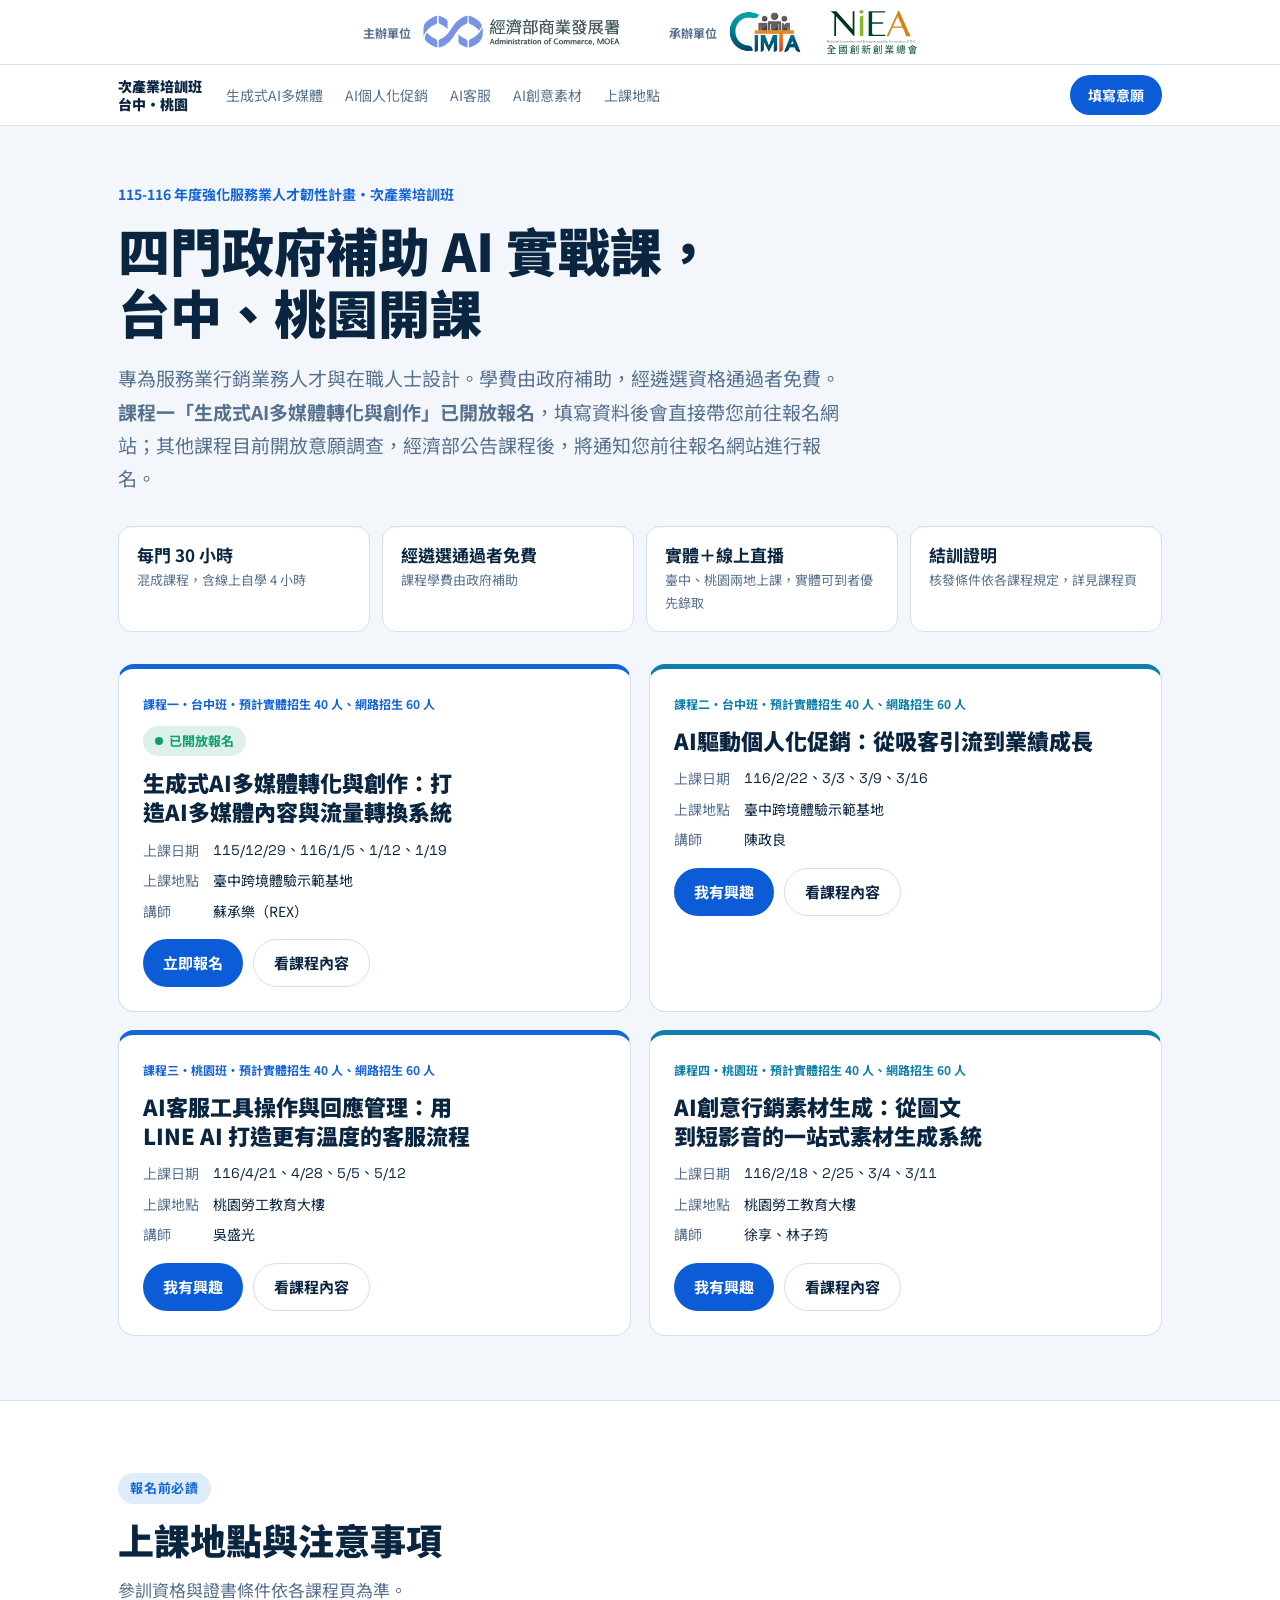
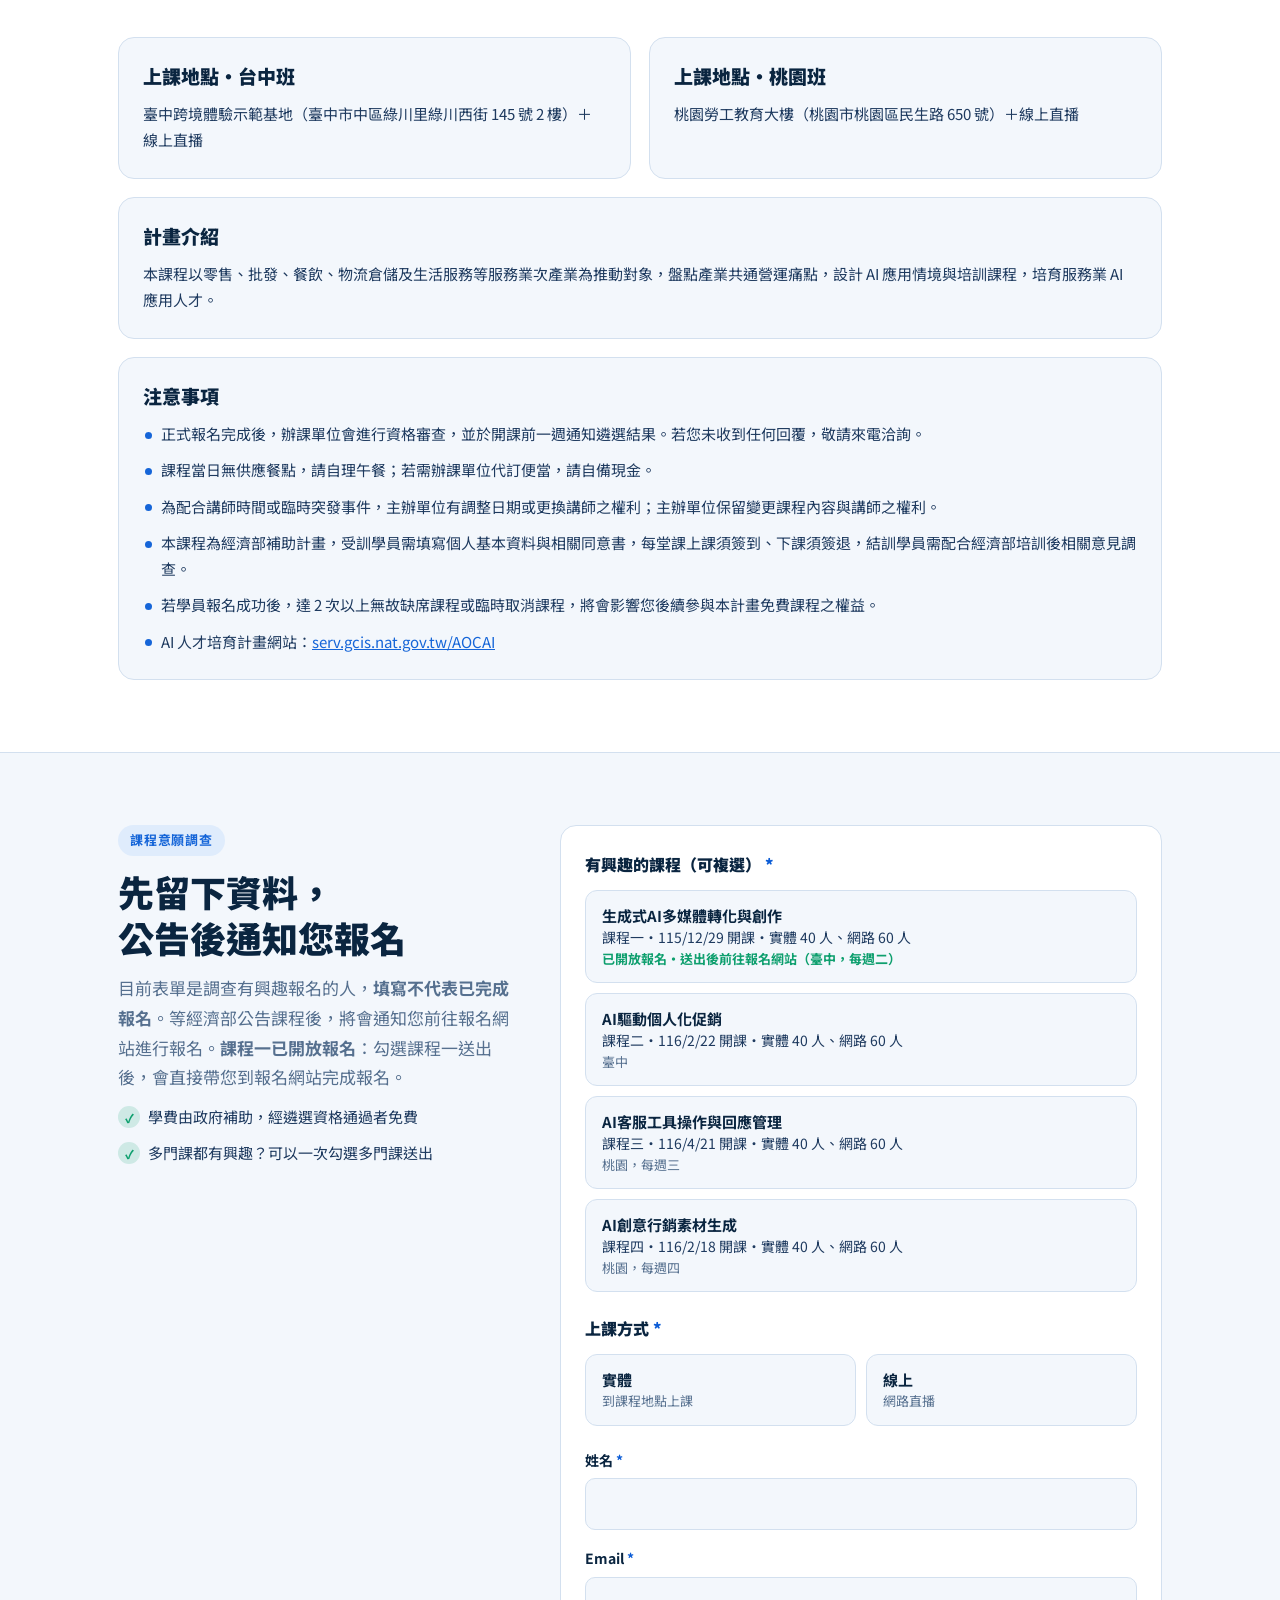
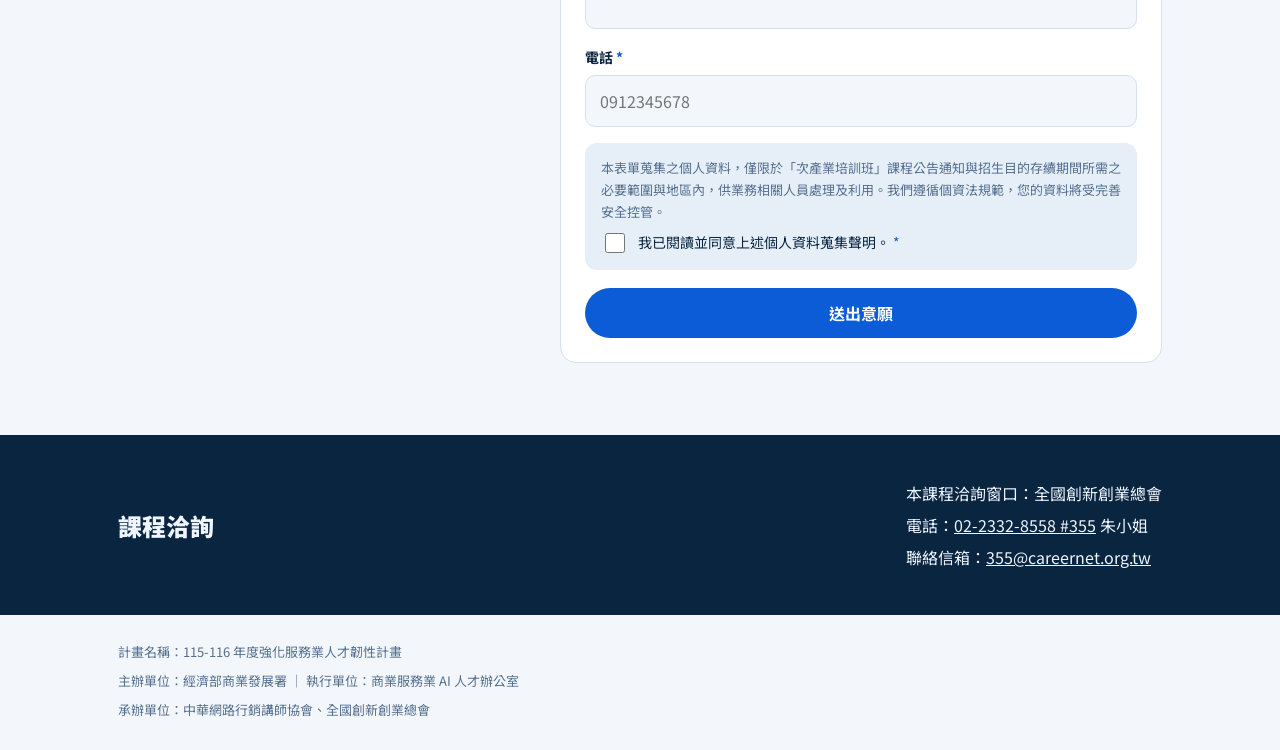
==== commit d2e5837b: "課程一「生成式AI多媒體轉化與創作」已開放報名：顯示標示，送出意願後自動跳轉到報名網站 Co-Authored-By: Claude Opus 5.5 <noreply@anthropic.com>" ====
--- a/index.html
+++ b/index.html
@@ -14,7 +14,7 @@
 <link rel="preconnect" href="https://fonts.googleapis.com">
 <link rel="preconnect" href="https://fonts.gstatic.com" crossorigin>
 <link rel="stylesheet" href="https://fonts.googleapis.com/css2?family=Noto+Sans+TC:wght@400;500;700;900&family=Space+Grotesk:wght@500;700&display=swap">
-<link rel="stylesheet" href="assets/site.css?v=1">
+<link rel="stylesheet" href="assets/site.css?v=2">
 </head>
 <body>
 
@@ -41,7 +41,7 @@
   <div class="wrap">
     <p class="plan">115-116 年度強化服務業人才韌性計畫・次產業培訓班</p>
     <h1>四門政府補助 AI 實戰課，<br>台中、桃園開課</h1>
-    <p class="sub">專為服務業行銷業務人才與在職人士設計。學費由政府補助，經遴選資格通過者免費。目前開放意願調查，經濟部公告課程後，將通知您前往報名網站進行報名。</p>
+    <p class="sub">專為服務業行銷業務人才與在職人士設計。學費由政府補助，經遴選資格通過者免費。<b>課程一「生成式AI多媒體轉化與創作」已開放報名</b>，填寫資料後會直接帶您前往報名網站；其他課程目前開放意願調查，經濟部公告課程後，將通知您前往報名網站進行報名。</p>
     <div class="facts">
       <div class="fact"><b>每門 30 小時</b><span>混成課程，含線上自學 4 小時</span></div>
       <div class="fact"><b>經遴選通過者免費</b><span>課程學費由政府補助</span></div>
@@ -51,6 +51,7 @@
     <div class="picks">
       <article class="pick-card" data-course-card="生成式AI多媒體轉化與創作">
         <span class="tag">課程一・台中班・預計實體招生 40 人、網路招生 60 人</span>
+        <span class="open-badge" data-open-badge>已開放報名</span>
         <h2>生成式AI多媒體轉化與創作：打造AI多媒體內容與流量轉換系統</h2>
         <dl>
           <dt>上課日期</dt><dd class="num">115/12/29、116/1/5、1/12、1/19</dd>
@@ -58,7 +59,7 @@
           <dt>講師</dt><dd>蘇承樂（REX）</dd>
         </dl>
         <p class="full" hidden>已額滿，意願調查已截止</p>
-        <div class="acts"><a class="btn hot" href="#apply" data-pick="生成式AI多媒體轉化與創作">我有興趣</a><a class="btn ghost" href="course-genai.html">看課程內容</a></div>
+        <div class="acts"><a class="btn hot" href="#apply" data-pick="生成式AI多媒體轉化與創作">立即報名</a><a class="btn ghost" href="course-genai.html">看課程內容</a></div>
       </article>
       <article class="pick-card c2" data-course-card="AI驅動個人化促銷">
         <span class="tag">課程二・台中班・預計實體招生 40 人、網路招生 60 人</span>
@@ -133,7 +134,7 @@
     <div class="head">
       <span class="kicker">課程意願調查</span>
       <h2>先留下資料，<br>公告後通知您報名</h2>
-      <p class="lede">目前表單是調查有興趣報名的人，<b>填寫不代表已完成報名</b>。等經濟部公告課程後，將會通知您前往報名網站進行報名。</p>
+      <p class="lede">目前表單是調查有興趣報名的人，<b>填寫不代表已完成報名</b>。等經濟部公告課程後，將會通知您前往報名網站進行報名。<b>課程一已開放報名</b>：勾選課程一送出後，會直接帶您到報名網站完成報名。</p>
       <ul class="goals">
         <li>學費由政府補助，經遴選資格通過者免費</li>
         <li>多門課都有興趣？可以一次勾選多門課送出</li>
@@ -144,7 +145,7 @@
         <fieldset>
           <legend>有興趣的課程（可複選） <i>*</i></legend>
           <div class="pick">
-            <label><input type="checkbox" name="batch" value="生成式AI多媒體轉化與創作"><span><b>生成式AI多媒體轉化與創作</b>課程一・115/12/29 開課・實體 40 人、網路 60 人<small class="st">臺中，每週二</small></span></label>
+            <label><input type="checkbox" name="batch" value="生成式AI多媒體轉化與創作"><span><b>生成式AI多媒體轉化與創作</b>課程一・115/12/29 開課・實體 40 人、網路 60 人<small class="st open">已開放報名・送出後前往報名網站（臺中，每週二）</small></span></label>
             <label><input type="checkbox" name="batch" value="AI驅動個人化促銷"><span><b>AI驅動個人化促銷</b>課程二・116/2/22 開課・實體 40 人、網路 60 人<small class="st">臺中</small></span></label>
             <label><input type="checkbox" name="batch" value="AI客服工具操作與回應管理"><span><b>AI客服工具操作與回應管理</b>課程三・116/4/21 開課・實體 40 人、網路 60 人<small class="st">桃園，每週三</small></span></label>
             <label><input type="checkbox" name="batch" value="AI創意行銷素材生成"><span><b>AI創意行銷素材生成</b>課程四・116/2/18 開課・實體 40 人、網路 60 人<small class="st">桃園，每週四</small></span></label>
@@ -195,7 +196,7 @@
 
 <div class="mbar"><span><b>經遴選通過者免費</b>・每門 30 小時</span><a class="btn hot" href="#apply">填寫意願</a></div>
 
-<script src="assets/site.js?v=3"></script>
-<script src="assets/regdb.js?v=4"></script>
+<script src="assets/site.js?v=6"></script>
+<script src="assets/regdb.js?v=5"></script>
 </body>
 </html>
--- a/assets/site.css
+++ b/assets/site.css
@@ -99,6 +99,14 @@
 .pick-card .acts{display:flex;flex-wrap:wrap;gap:10px;margin-top:4px}
 .pick-card .btn{padding:10px 20px;font-size:15px}
 .pick-card .full{font-size:13px;font-weight:700;color:var(--no)}
+/* 已開放正式報名的課程 */
+.open-badge{display:inline-flex;align-items:center;gap:6px;justify-self:start;width:max-content;font-size:13px;font-weight:700;color:var(--ok);background:color-mix(in srgb,var(--ok) 14%,transparent);padding:4px 12px;border-radius:999px}
+.open-badge::before{content:"";width:8px;height:8px;border-radius:50%;background:currentColor}
+.head .open-badge{margin-left:8px}
+.pick label .st.open{color:var(--ok);font-weight:700}
+.reg-go{display:grid;gap:10px;justify-items:center;background:color-mix(in srgb,var(--ok) 10%,transparent);border:1px solid color-mix(in srgb,var(--ok) 35%,transparent);border-radius:12px;padding:16px;margin-top:4px;text-align:center}
+.reg-go p{color:var(--fg);margin:0}
+.dup .reg-go{margin-top:12px}
 
 .goals{list-style:none;margin:0;padding:0;display:grid;gap:10px}
 .goals li{position:relative;padding-left:30px;font-size:15px}
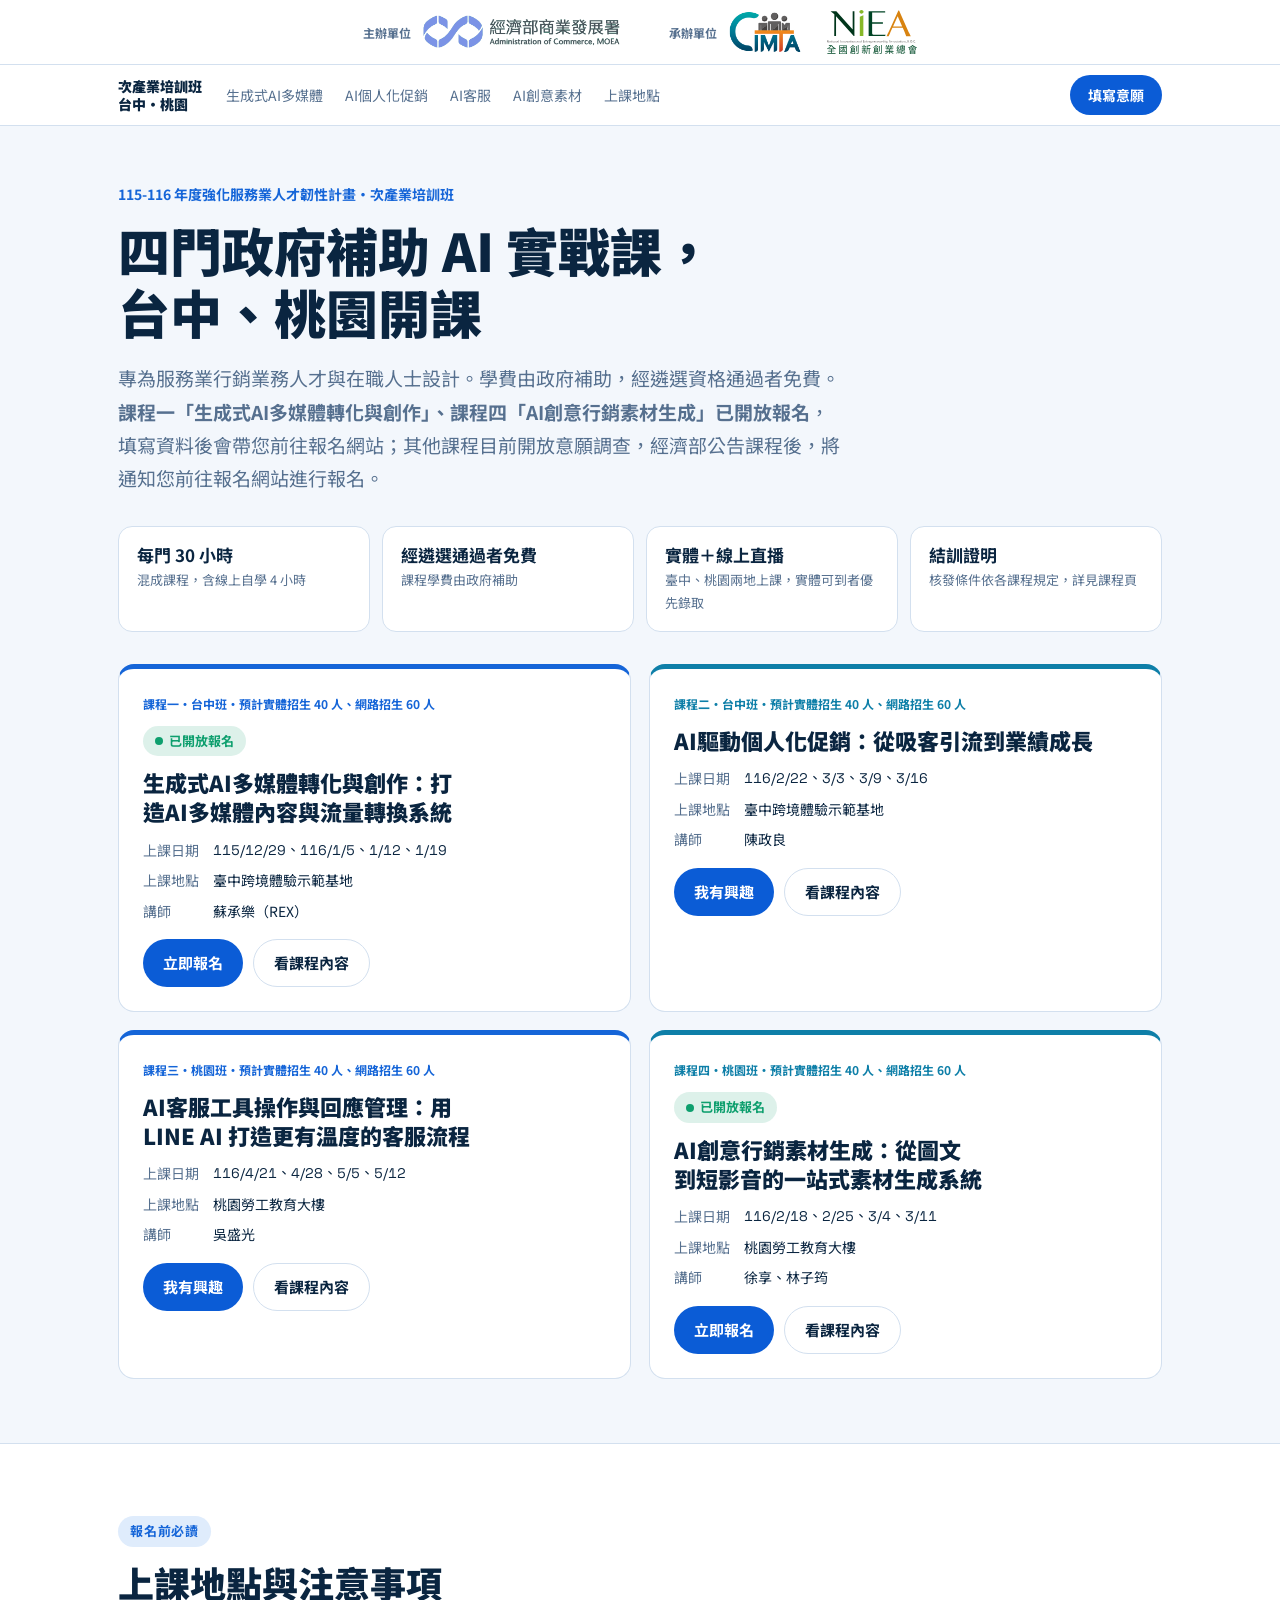
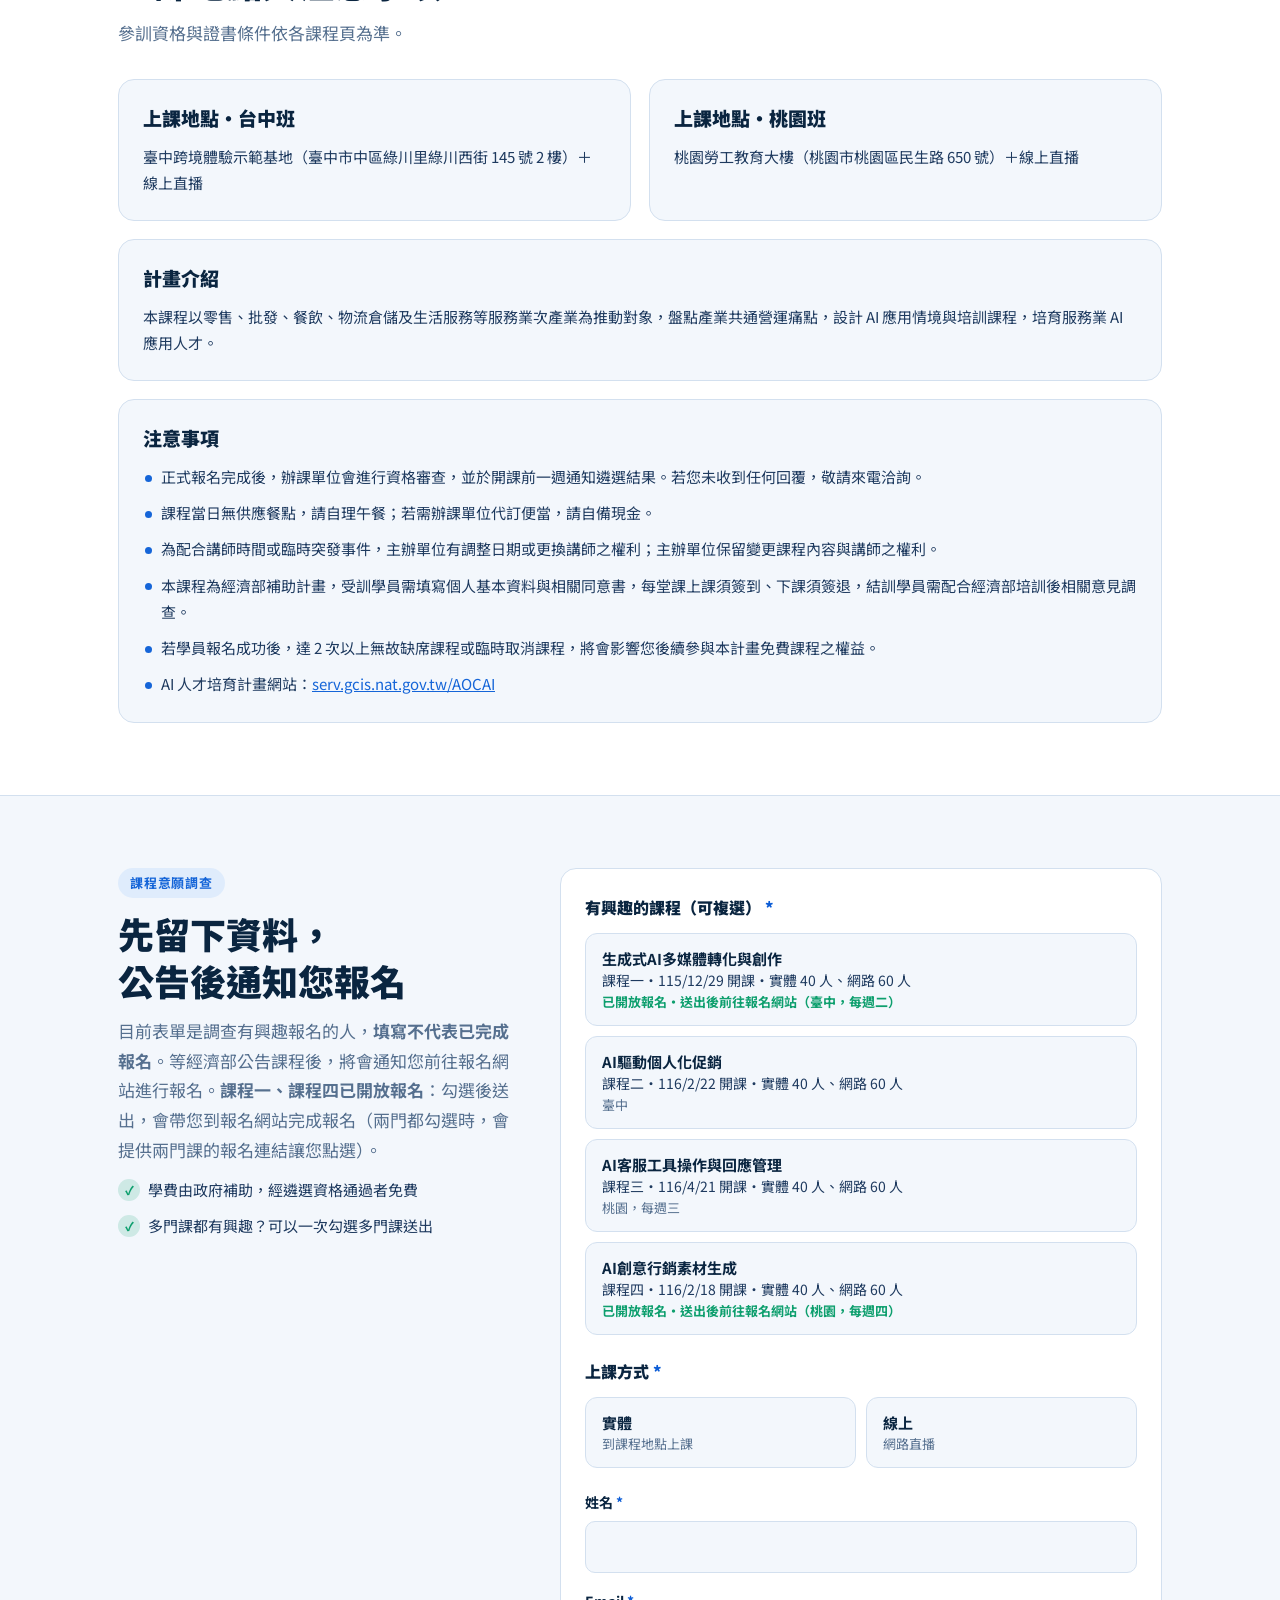
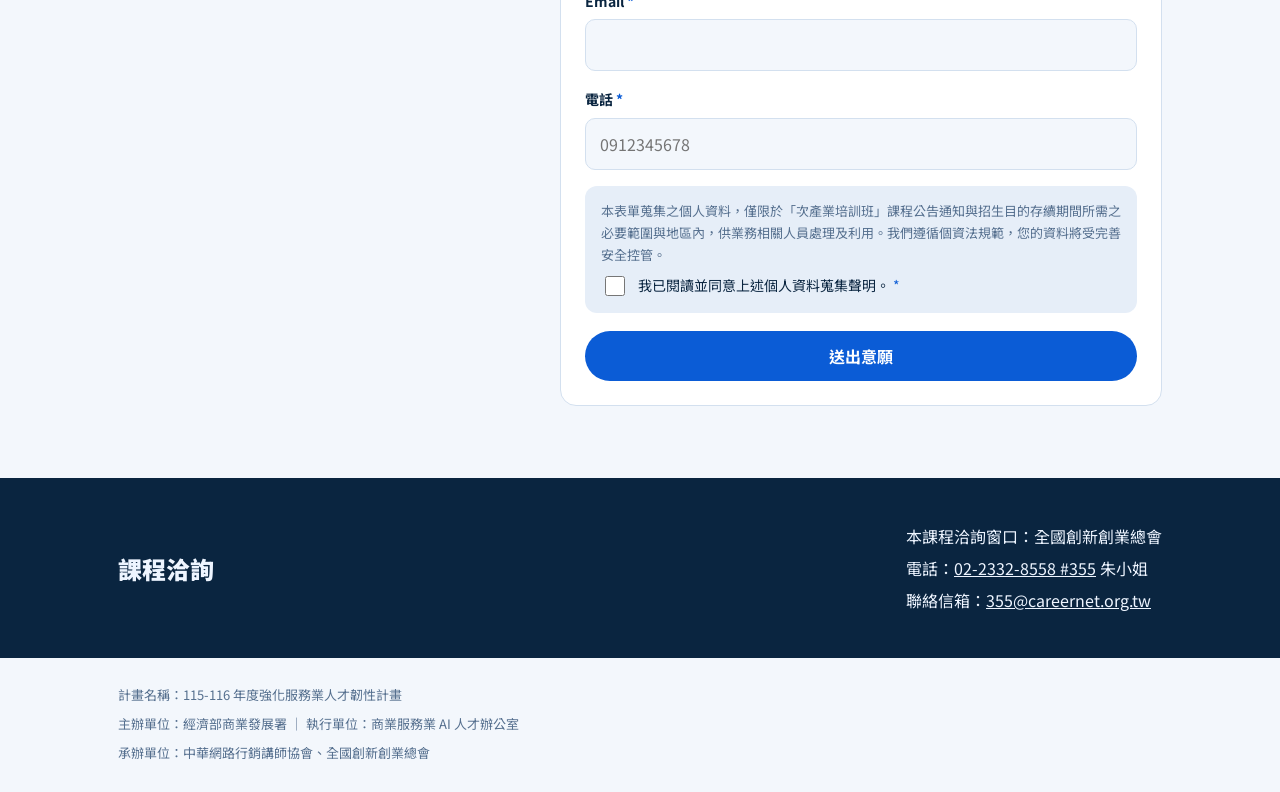
==== commit 80cbf5bb: "課程四「AI創意行銷素材生成」開放報名：送出後跳轉報名網站；同時報名兩門已開放課程時不跳轉，改列出各課報名連結 Co-Authored-By: Claude Opus 5.5 <noreply@ant" ====
--- a/index.html
+++ b/index.html
@@ -41,7 +41,7 @@
   <div class="wrap">
     <p class="plan">115-116 年度強化服務業人才韌性計畫・次產業培訓班</p>
     <h1>四門政府補助 AI 實戰課，<br>台中、桃園開課</h1>
-    <p class="sub">專為服務業行銷業務人才與在職人士設計。學費由政府補助，經遴選資格通過者免費。<b>課程一「生成式AI多媒體轉化與創作」已開放報名</b>，填寫資料後會直接帶您前往報名網站；其他課程目前開放意願調查，經濟部公告課程後，將通知您前往報名網站進行報名。</p>
+    <p class="sub">專為服務業行銷業務人才與在職人士設計。學費由政府補助，經遴選資格通過者免費。<b>課程一「生成式AI多媒體轉化與創作」、課程四「AI創意行銷素材生成」已開放報名</b>，填寫資料後會帶您前往報名網站；其他課程目前開放意願調查，經濟部公告課程後，將通知您前往報名網站進行報名。</p>
     <div class="facts">
       <div class="fact"><b>每門 30 小時</b><span>混成課程，含線上自學 4 小時</span></div>
       <div class="fact"><b>經遴選通過者免費</b><span>課程學費由政府補助</span></div>
@@ -51,7 +51,7 @@
     <div class="picks">
       <article class="pick-card" data-course-card="生成式AI多媒體轉化與創作">
         <span class="tag">課程一・台中班・預計實體招生 40 人、網路招生 60 人</span>
-        <span class="open-badge" data-open-badge>已開放報名</span>
+        <span class="open-badge" data-open-badge="生成式AI多媒體轉化與創作">已開放報名</span>
         <h2>生成式AI多媒體轉化與創作：打造AI多媒體內容與流量轉換系統</h2>
         <dl>
           <dt>上課日期</dt><dd class="num">115/12/29、116/1/5、1/12、1/19</dd>
@@ -85,6 +85,7 @@
       </article>
       <article class="pick-card c2" data-course-card="AI創意行銷素材生成">
         <span class="tag">課程四・桃園班・預計實體招生 40 人、網路招生 60 人</span>
+        <span class="open-badge" data-open-badge="AI創意行銷素材生成">已開放報名</span>
         <h2>AI創意行銷素材生成：從圖文到短影音的一站式素材生成系統</h2>
         <dl>
           <dt>上課日期</dt><dd class="num">116/2/18、2/25、3/4、3/11</dd>
@@ -92,7 +93,7 @@
           <dt>講師</dt><dd>徐享、林子筠</dd>
         </dl>
         <p class="full" hidden>已額滿，意願調查已截止</p>
-        <div class="acts"><a class="btn hot" href="#apply" data-pick="AI創意行銷素材生成">我有興趣</a><a class="btn ghost" href="course-creative.html">看課程內容</a></div>
+        <div class="acts"><a class="btn hot" href="#apply" data-pick="AI創意行銷素材生成">立即報名</a><a class="btn ghost" href="course-creative.html">看課程內容</a></div>
       </article>
     </div>
   </div>
@@ -134,7 +135,7 @@
     <div class="head">
       <span class="kicker">課程意願調查</span>
       <h2>先留下資料，<br>公告後通知您報名</h2>
-      <p class="lede">目前表單是調查有興趣報名的人，<b>填寫不代表已完成報名</b>。等經濟部公告課程後，將會通知您前往報名網站進行報名。<b>課程一已開放報名</b>：勾選課程一送出後，會直接帶您到報名網站完成報名。</p>
+      <p class="lede">目前表單是調查有興趣報名的人，<b>填寫不代表已完成報名</b>。等經濟部公告課程後，將會通知您前往報名網站進行報名。<b>課程一、課程四已開放報名</b>：勾選後送出，會帶您到報名網站完成報名（兩門都勾選時，會提供兩門課的報名連結讓您點選）。</p>
       <ul class="goals">
         <li>學費由政府補助，經遴選資格通過者免費</li>
         <li>多門課都有興趣？可以一次勾選多門課送出</li>
@@ -148,7 +149,7 @@
             <label><input type="checkbox" name="batch" value="生成式AI多媒體轉化與創作"><span><b>生成式AI多媒體轉化與創作</b>課程一・115/12/29 開課・實體 40 人、網路 60 人<small class="st open">已開放報名・送出後前往報名網站（臺中，每週二）</small></span></label>
             <label><input type="checkbox" name="batch" value="AI驅動個人化促銷"><span><b>AI驅動個人化促銷</b>課程二・116/2/22 開課・實體 40 人、網路 60 人<small class="st">臺中</small></span></label>
             <label><input type="checkbox" name="batch" value="AI客服工具操作與回應管理"><span><b>AI客服工具操作與回應管理</b>課程三・116/4/21 開課・實體 40 人、網路 60 人<small class="st">桃園，每週三</small></span></label>
-            <label><input type="checkbox" name="batch" value="AI創意行銷素材生成"><span><b>AI創意行銷素材生成</b>課程四・116/2/18 開課・實體 40 人、網路 60 人<small class="st">桃園，每週四</small></span></label>
+            <label><input type="checkbox" name="batch" value="AI創意行銷素材生成"><span><b>AI創意行銷素材生成</b>課程四・116/2/18 開課・實體 40 人、網路 60 人<small class="st open">已開放報名・送出後前往報名網站（桃園，每週四）</small></span></label>
           </div>
           <small data-err="batch"></small>
         </fieldset>
@@ -196,7 +197,7 @@
 
 <div class="mbar"><span><b>經遴選通過者免費</b>・每門 30 小時</span><a class="btn hot" href="#apply">填寫意願</a></div>
 
-<script src="assets/site.js?v=6"></script>
+<script src="assets/site.js?v=7"></script>
 <script src="assets/regdb.js?v=5"></script>
 </body>
 </html>
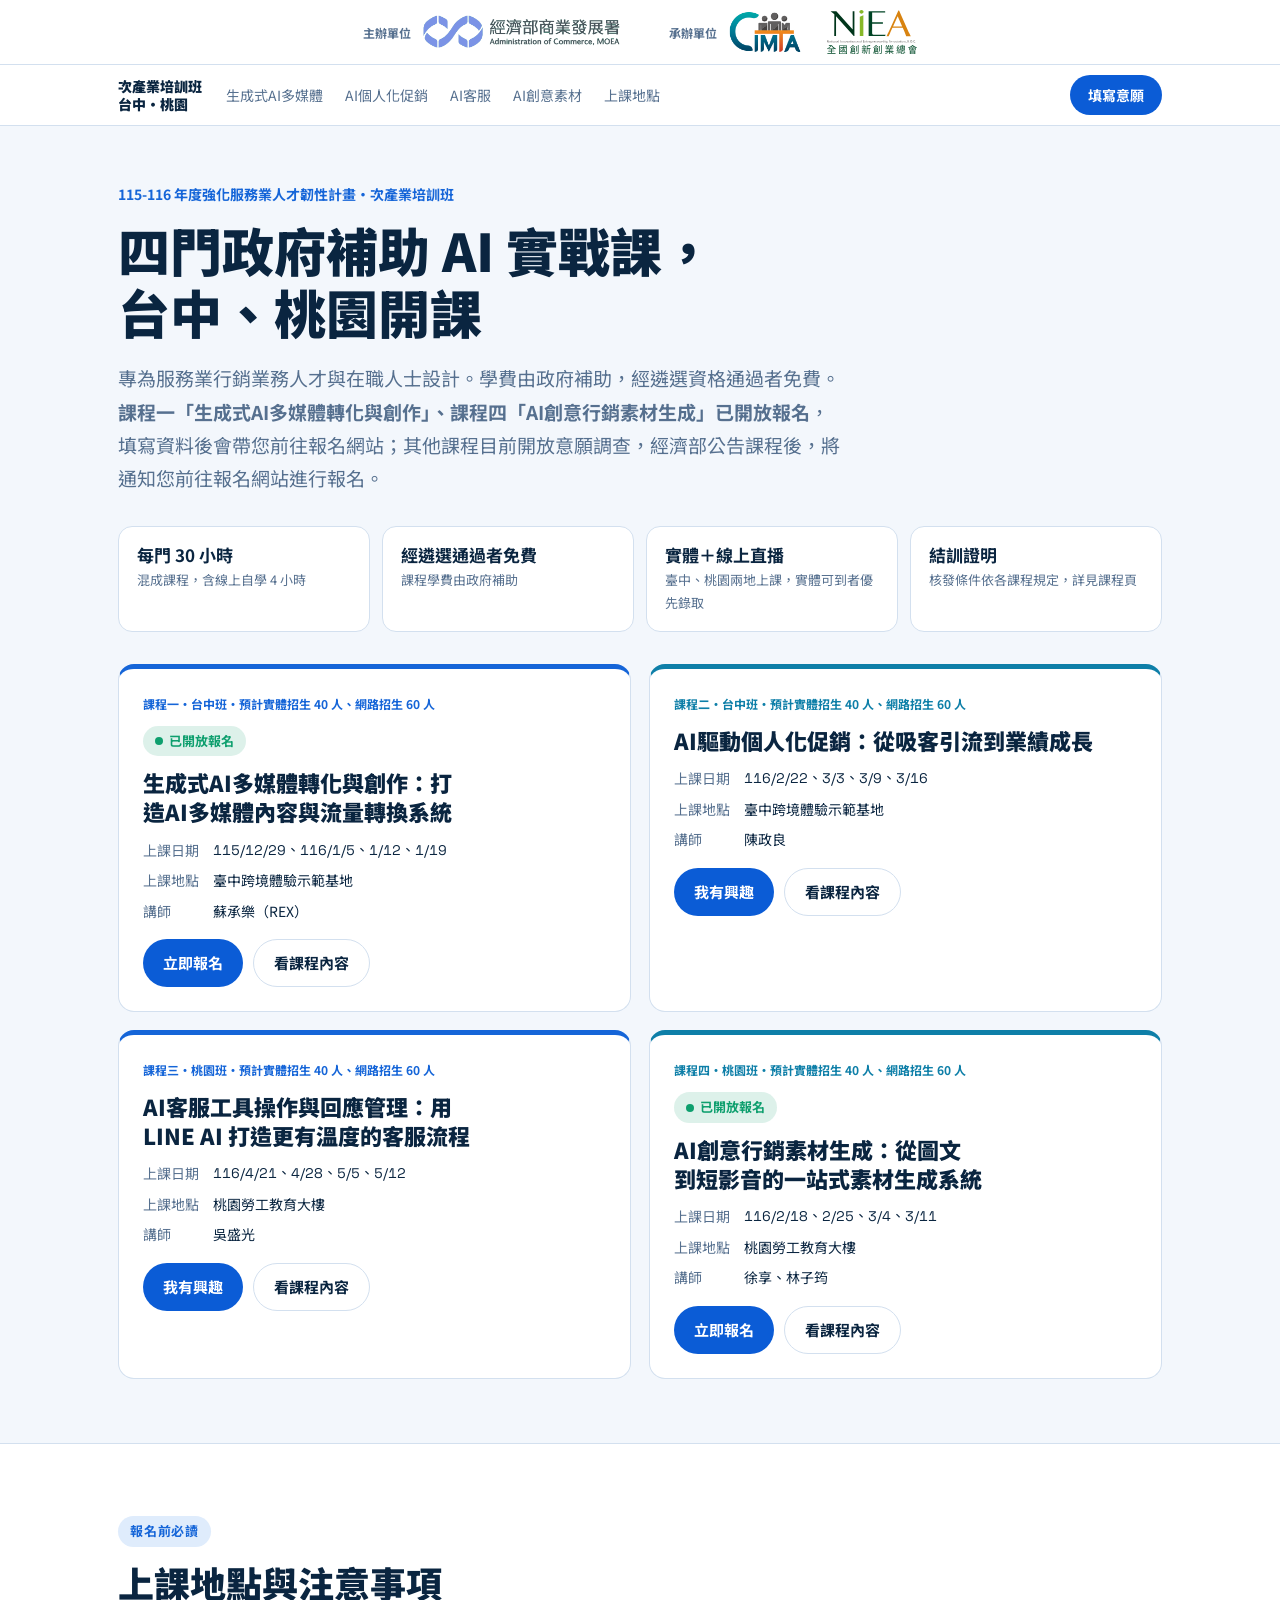
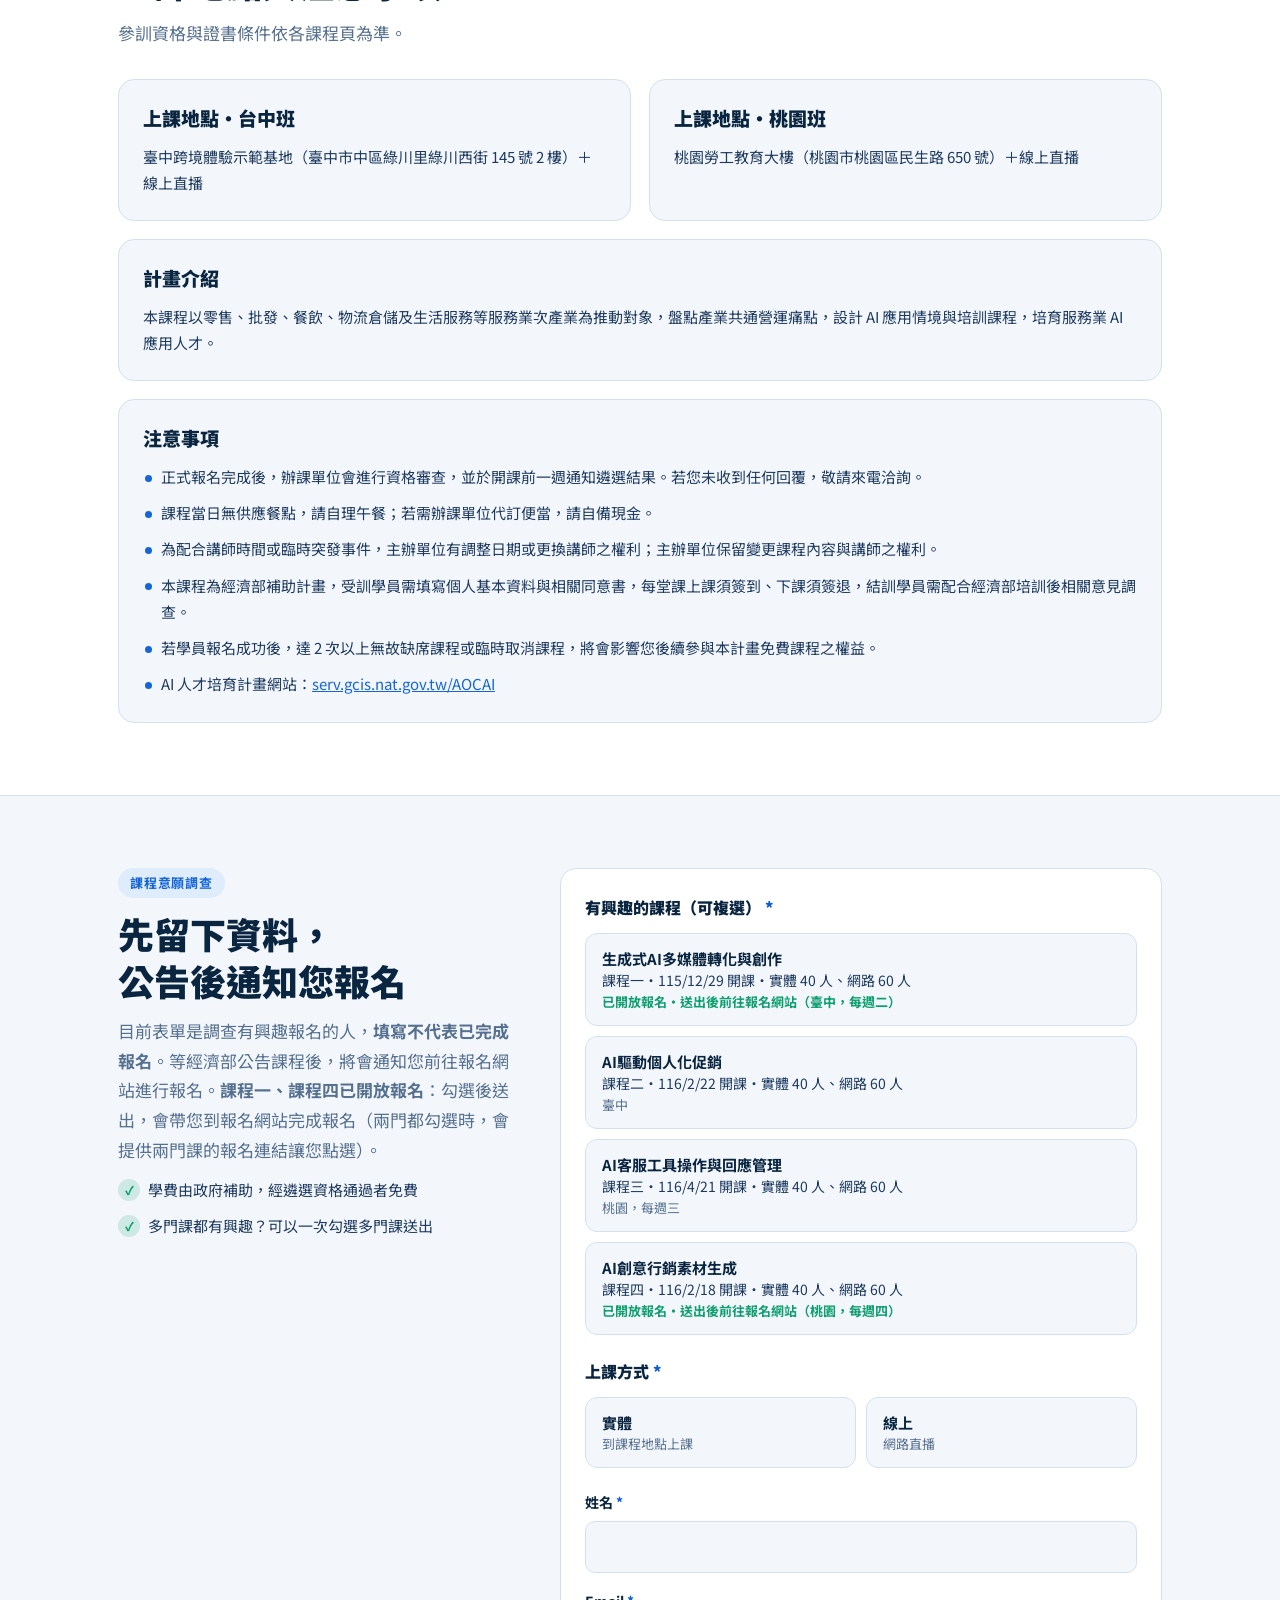
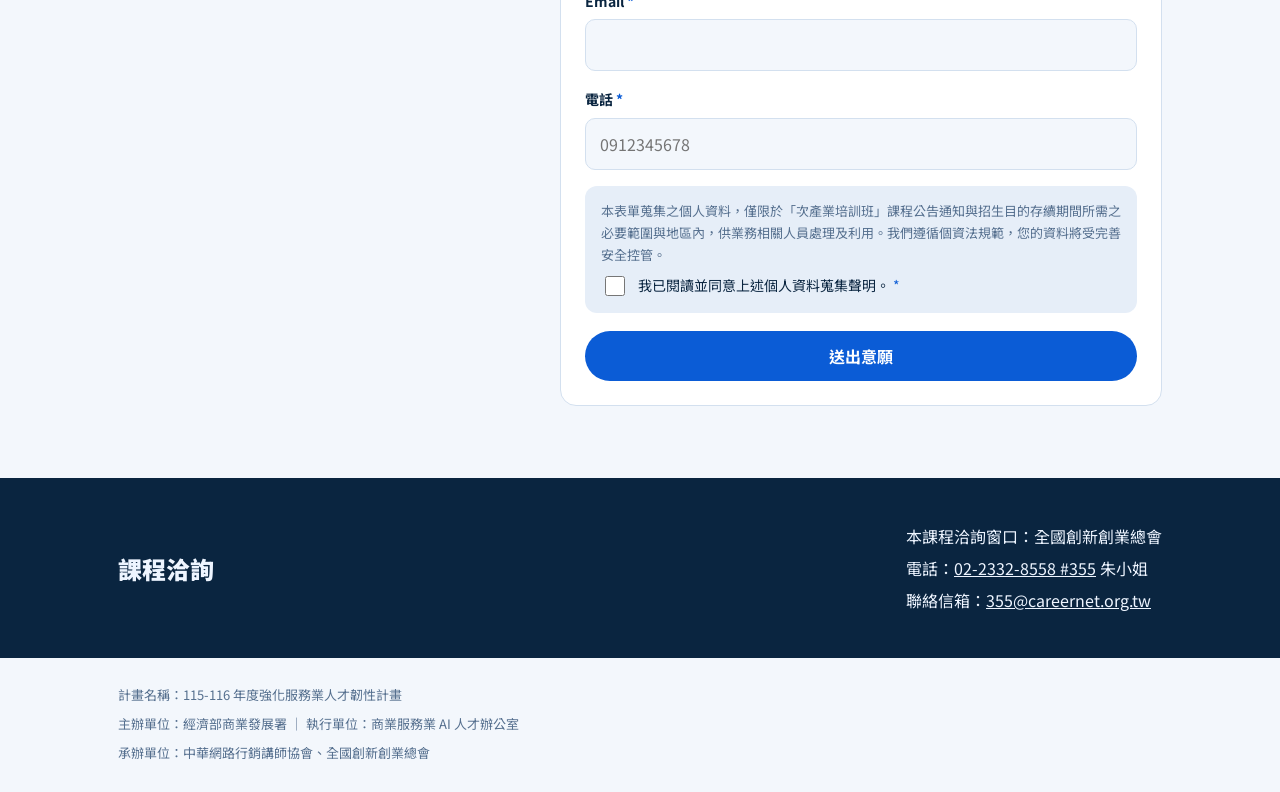
==== commit d77baaad: "首頁與四個課程頁加上頁面追蹤：瀏覽／點擊記錄所在頁面，報名記錄來源課程頁；後台新增各頁面成效表、報名詳細與 CSV 加來源頁 Co-Authored-By: Claude Opus 5.5 <nore" ====
--- a/index.html
+++ b/index.html
@@ -197,7 +197,7 @@
 
 <div class="mbar"><span><b>經遴選通過者免費</b>・每門 30 小時</span><a class="btn hot" href="#apply">填寫意願</a></div>
 
-<script src="assets/site.js?v=7"></script>
-<script src="assets/regdb.js?v=5"></script>
+<script src="assets/site.js?v=8"></script>
+<script src="assets/regdb.js?v=8"></script>
 </body>
 </html>
